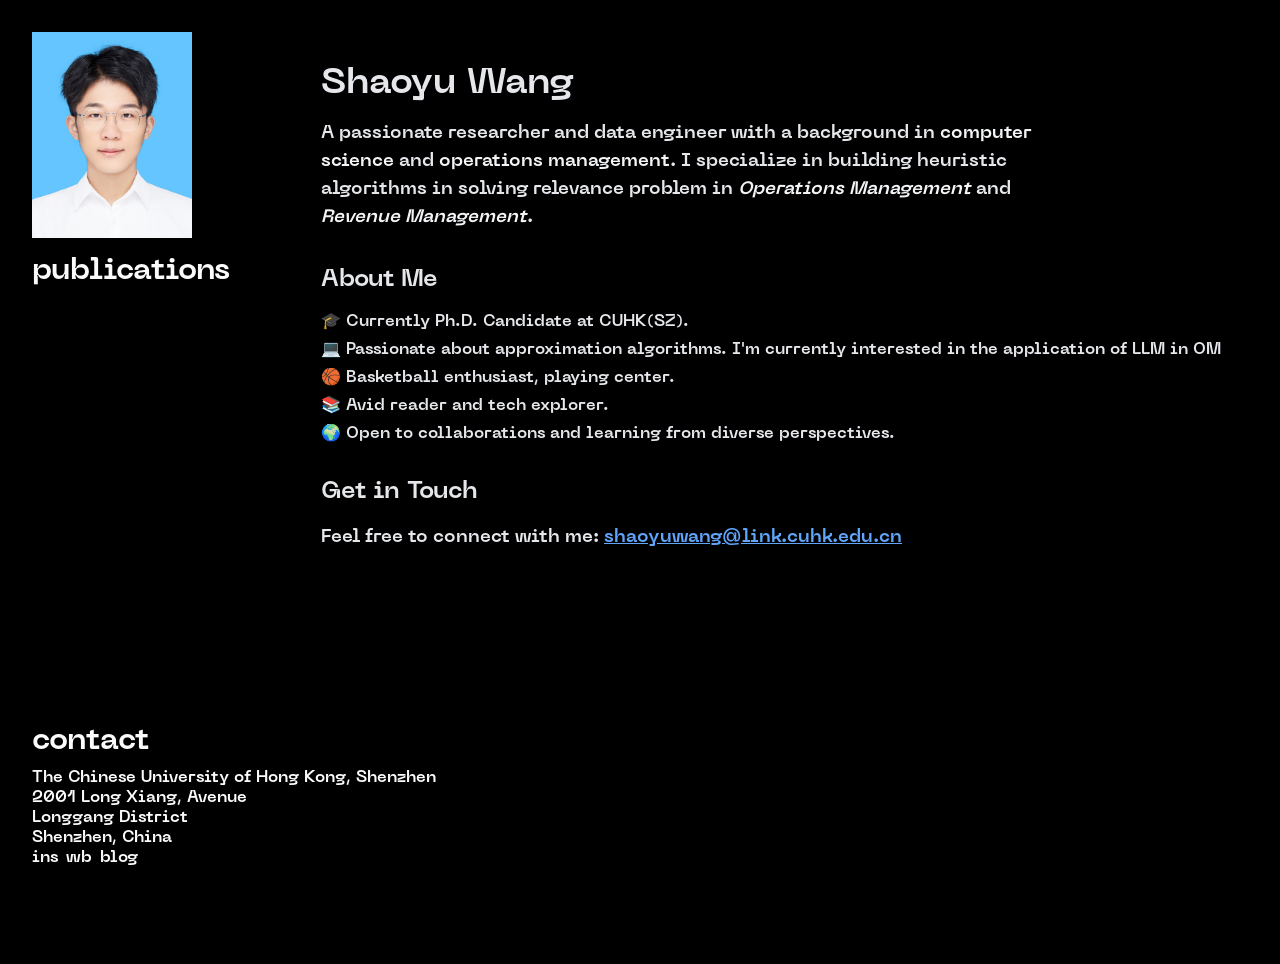
==== index.html @ cfd44cd6 "Updates" ====
<!DOCTYPE html><html  data-capo=""><head><meta charset="utf-8">
<meta name="viewport" content="width=device-width, initial-scale=1">
<style>/*! tailwindcss v3.4.4 | MIT License | https://tailwindcss.com*/*,:after,:before{border:0 solid #e5e7eb;box-sizing:border-box}:after,:before{--tw-content:""}:host,html{line-height:1.5;-webkit-text-size-adjust:100%;font-family:Neue Machina,sans-serif;font-feature-settings:normal;font-variation-settings:normal;-moz-tab-size:4;-o-tab-size:4;tab-size:4;-webkit-tap-highlight-color:transparent}body{line-height:inherit;margin:0}hr{border-top-width:1px;color:inherit;height:0}abbr:where([title]){-webkit-text-decoration:underline dotted;text-decoration:underline dotted}h1,h2,h3,h4,h5,h6{font-size:inherit;font-weight:inherit}a{color:inherit;text-decoration:inherit}b,strong{font-weight:bolder}code,kbd,pre,samp{font-family:ui-monospace,SFMono-Regular,Menlo,Monaco,Consolas,Liberation Mono,Courier New,monospace;font-feature-settings:normal;font-size:1em;font-variation-settings:normal}small{font-size:80%}sub,sup{font-size:75%;line-height:0;position:relative;vertical-align:baseline}sub{bottom:-.25em}sup{top:-.5em}table{border-collapse:collapse;border-color:inherit;text-indent:0}button,input,optgroup,select,textarea{color:inherit;font-family:inherit;font-feature-settings:inherit;font-size:100%;font-variation-settings:inherit;font-weight:inherit;letter-spacing:inherit;line-height:inherit;margin:0;padding:0}button,select{text-transform:none}button,input:where([type=button]),input:where([type=reset]),input:where([type=submit]){-webkit-appearance:button;background-color:transparent;background-image:none}:-moz-focusring{outline:auto}:-moz-ui-invalid{box-shadow:none}progress{vertical-align:baseline}::-webkit-inner-spin-button,::-webkit-outer-spin-button{height:auto}[type=search]{-webkit-appearance:textfield;outline-offset:-2px}::-webkit-search-decoration{-webkit-appearance:none}::-webkit-file-upload-button{-webkit-appearance:button;font:inherit}summary{display:list-item}blockquote,dd,dl,figure,h1,h2,h3,h4,h5,h6,hr,p,pre{margin:0}fieldset{margin:0}fieldset,legend{padding:0}menu,ol,ul{list-style:none;margin:0;padding:0}dialog{padding:0}textarea{resize:vertical}input::-moz-placeholder,textarea::-moz-placeholder{color:#9ca3af;opacity:1}input::placeholder,textarea::placeholder{color:#9ca3af;opacity:1}[role=button],button{cursor:pointer}:disabled{cursor:default}audio,canvas,embed,iframe,img,object,svg,video{display:block;vertical-align:middle}img,video{height:auto;max-width:100%}[hidden]{display:none}@font-face{font-display:swap;font-family:Neue Machina;font-feature-settings:"liga" 0;font-style:normal;font-weight:700;src:url(/_nuxt/NeueMachina-Bold.BFmmqbd3.woff2) format("woff2")}@font-face{font-display:block;font-family:Anicons Subset;font-style:normal;font-weight:400;src:url("[data-uri]") format("woff2")}body{-webkit-hyphens:auto;hyphens:auto;min-height:100vh;--tw-bg-opacity:1;background-color:rgb(0 0 0/var(--tw-bg-opacity));font-weight:700;line-height:1.25;--tw-text-opacity:1;color:rgb(251 251 251/var(--tw-text-opacity));cursor:url("[data-uri]") 12 12,auto;cursor:-webkit-image-set(url("[data-uri]") 1x,url("[data-uri]") 2x) 12 12,auto;cursor:image-set(url("[data-uri]") 1x,url("[data-uri]") 2x) 12 12,auto}body ::-moz-selection{--tw-bg-opacity:1;background-color:rgb(255 221 0/var(--tw-bg-opacity));--tw-text-opacity:1;color:rgb(0 0 0/var(--tw-text-opacity))}body ::selection{--tw-bg-opacity:1;background-color:rgb(255 221 0/var(--tw-bg-opacity));--tw-text-opacity:1;color:rgb(0 0 0/var(--tw-text-opacity))}a:hover,button:hover,input[type=submit]:hover{text-decoration-color:#fd0;text-decoration-line:line-through;text-decoration-thickness:.1em}input[type=submit]{cursor:pointer}abbr[title]{text-decoration-line:none}*,:after,:before{--tw-border-spacing-x:0;--tw-border-spacing-y:0;--tw-translate-x:0;--tw-translate-y:0;--tw-rotate:0;--tw-skew-x:0;--tw-skew-y:0;--tw-scale-x:1;--tw-scale-y:1;--tw-pan-x: ;--tw-pan-y: ;--tw-pinch-zoom: ;--tw-scroll-snap-strictness:proximity;--tw-gradient-from-position: ;--tw-gradient-via-position: ;--tw-gradient-to-position: ;--tw-ordinal: ;--tw-slashed-zero: ;--tw-numeric-figure: ;--tw-numeric-spacing: ;--tw-numeric-fraction: ;--tw-ring-inset: ;--tw-ring-offset-width:0px;--tw-ring-offset-color:#fff;--tw-ring-color:rgba(59,130,246,.5);--tw-ring-offset-shadow:0 0 #0000;--tw-ring-shadow:0 0 #0000;--tw-shadow:0 0 #0000;--tw-shadow-colored:0 0 #0000;--tw-blur: ;--tw-brightness: ;--tw-contrast: ;--tw-grayscale: ;--tw-hue-rotate: ;--tw-invert: ;--tw-saturate: ;--tw-sepia: ;--tw-drop-shadow: ;--tw-backdrop-blur: ;--tw-backdrop-brightness: ;--tw-backdrop-contrast: ;--tw-backdrop-grayscale: ;--tw-backdrop-hue-rotate: ;--tw-backdrop-invert: ;--tw-backdrop-opacity: ;--tw-backdrop-saturate: ;--tw-backdrop-sepia: ;--tw-contain-size: ;--tw-contain-layout: ;--tw-contain-paint: ;--tw-contain-style: }::backdrop{--tw-border-spacing-x:0;--tw-border-spacing-y:0;--tw-translate-x:0;--tw-translate-y:0;--tw-rotate:0;--tw-skew-x:0;--tw-skew-y:0;--tw-scale-x:1;--tw-scale-y:1;--tw-pan-x: ;--tw-pan-y: ;--tw-pinch-zoom: ;--tw-scroll-snap-strictness:proximity;--tw-gradient-from-position: ;--tw-gradient-via-position: ;--tw-gradient-to-position: ;--tw-ordinal: ;--tw-slashed-zero: ;--tw-numeric-figure: ;--tw-numeric-spacing: ;--tw-numeric-fraction: ;--tw-ring-inset: ;--tw-ring-offset-width:0px;--tw-ring-offset-color:#fff;--tw-ring-color:rgba(59,130,246,.5);--tw-ring-offset-shadow:0 0 #0000;--tw-ring-shadow:0 0 #0000;--tw-shadow:0 0 #0000;--tw-shadow-colored:0 0 #0000;--tw-blur: ;--tw-brightness: ;--tw-contrast: ;--tw-grayscale: ;--tw-hue-rotate: ;--tw-invert: ;--tw-saturate: ;--tw-sepia: ;--tw-drop-shadow: ;--tw-backdrop-blur: ;--tw-backdrop-brightness: ;--tw-backdrop-contrast: ;--tw-backdrop-grayscale: ;--tw-backdrop-hue-rotate: ;--tw-backdrop-invert: ;--tw-backdrop-opacity: ;--tw-backdrop-saturate: ;--tw-backdrop-sepia: ;--tw-contain-size: ;--tw-contain-layout: ;--tw-contain-paint: ;--tw-contain-style: }.absolute{position:absolute}.relative{position:relative}.sticky{position:sticky}.-left-\[5000px\]{left:-5000px}.bottom-12{bottom:3rem}.top-0{top:0}.z-10{z-index:10}.z-20{z-index:20}.mx-auto{margin-left:auto;margin-right:auto}.my-2{margin-bottom:.5rem;margin-top:.5rem}.-mb-1{margin-bottom:-.25rem}.mb-2{margin-bottom:.5rem}.mb-4{margin-bottom:1rem}.mb-8{margin-bottom:2rem}.ml-4{margin-left:1rem}.mt-1{margin-top:.25rem}.mt-4{margin-top:1rem}.mt-8{margin-top:2rem}.mt-\[10vh\]{margin-top:10vh}.block{display:block}.flex{display:flex}.grid{display:grid}.hidden{display:none}.h-32{height:8rem}.h-fit{height:-moz-fit-content;height:fit-content}.max-h-0{max-height:0}.max-h-4{max-height:1rem}.max-h-48{max-height:12rem}.min-h-\[max\(100vh\2c 320px\)\]{min-height:max(100vh,320px)}.min-h-\[max\(100vh\2c 480px\)\]{min-height:max(100vh,480px)}.min-h-\[max\(50vh\2c 200px\)\]{min-height:max(50vh,200px)}.min-h-screen{min-height:100vh}.w-10{width:2.5rem}.w-20{width:5rem}.w-32{width:8rem}.w-full{width:100%}.min-w-80{min-width:20rem}.max-w-3xl{max-width:48rem}.max-w-\[1800px\]{max-width:1800px}.max-w-xs{max-width:20rem}.flex-shrink-0{flex-shrink:0}.grow{flex-grow:1}.resize{resize:both}.list-disc{list-style-type:disc}.flex-col{flex-direction:column}.flex-col-reverse{flex-direction:column-reverse}.items-start{align-items:flex-start}.items-center{align-items:center}.justify-center{justify-content:center}.justify-between{justify-content:space-between}.justify-around{justify-content:space-around}.gap-1{gap:.25rem}.gap-16{gap:4rem}.gap-2{gap:.5rem}.gap-4{gap:1rem}.space-y-2>:not([hidden])~:not([hidden]){--tw-space-y-reverse:0;margin-bottom:calc(.5rem*var(--tw-space-y-reverse));margin-top:calc(.5rem*(1 - var(--tw-space-y-reverse)))}.overflow-hidden{overflow:hidden}.hyphens-none{-webkit-hyphens:none;hyphens:none}.border-b-2{border-bottom-width:2px}.border-primary{--tw-border-opacity:1;border-color:rgb(255 221 0/var(--tw-border-opacity))}.bg-black{--tw-bg-opacity:1;background-color:rgb(0 0 0/var(--tw-bg-opacity))}.bg-transparent{background-color:transparent}.object-cover{-o-object-fit:cover;object-fit:cover}.p-4{padding:1rem}.px-4{padding-left:1rem;padding-right:1rem}.py-4{padding-top:1rem}.pb-4,.py-4{padding-bottom:1rem}.pt-1{padding-top:.25rem}.pt-6{padding-top:1.5rem}.text-center{text-align:center}.font-anicons{font-family:Anicons Subset,sans-serif}.text-2xl{font-size:1.5rem;line-height:2rem}.text-2xl\/none{font-size:1.5rem;line-height:1}.text-3xl{font-size:1.875rem;line-height:2.25rem}.text-4xl{font-size:2.25rem;line-height:2.5rem}.text-lg{font-size:1.125rem}.text-lg,.text-xl{line-height:1.75rem}.text-xl{font-size:1.25rem}.text-xs{font-size:.75rem;line-height:1rem}.font-bold{font-weight:700}.font-normal{font-weight:400}.font-semibold{font-weight:600}.capitalize{text-transform:capitalize}.italic{font-style:italic}.not-italic{font-style:normal}.leading-7{line-height:1.75rem}.leading-none{line-height:1}.text-blue-400{--tw-text-opacity:1;color:rgb(96 165 250/var(--tw-text-opacity))}.text-fg\/50{color:hsla(0,0%,98%,.5)}.text-gray-100{--tw-text-opacity:1;color:rgb(243 244 246/var(--tw-text-opacity))}.text-gray-200{--tw-text-opacity:1;color:rgb(229 231 235/var(--tw-text-opacity))}.text-gray-400{--tw-text-opacity:1;color:rgb(156 163 175/var(--tw-text-opacity))}.text-primary{--tw-text-opacity:1;color:rgb(255 221 0/var(--tw-text-opacity))}.text-red-500{--tw-text-opacity:1;color:rgb(239 68 68/var(--tw-text-opacity))}.underline{text-decoration-line:underline}.placeholder-fg\/50::-moz-placeholder{color:hsla(0,0%,98%,.5)}.placeholder-fg\/50::placeholder{color:hsla(0,0%,98%,.5)}.opacity-0{opacity:0}.filter{filter:var(--tw-blur) var(--tw-brightness) var(--tw-contrast) var(--tw-grayscale) var(--tw-hue-rotate) var(--tw-invert) var(--tw-saturate) var(--tw-sepia) var(--tw-drop-shadow)}.transition-\[max-height\]{transition-duration:.15s;transition-property:max-height;transition-timing-function:cubic-bezier(.4,0,.2,1)}.transition-opacity{transition-duration:.15s;transition-property:opacity;transition-timing-function:cubic-bezier(.4,0,.2,1)}.duration-400{transition-duration:.4s}.duration-\[2s\]{transition-duration:2s}.vf-\[\'TIME\'_1\]{font-variation-settings:"TIME" 1}.clip-path-circle{clip-path:circle(50%)}.cjk-punct{font-family:PingFang SC,Microsoft YaHei,Source Han Sans SC,Noto Sans CJK SC,sans-serif;font-feature-settings:"fwid"}.before\:content-\[\'\*_\'\]:before{--tw-content:"* ";content:var(--tw-content)}.before\:content-\[\'A\'\]:before{--tw-content:"A";content:var(--tw-content)}.after\:content-\[\'\:\'\]:after{--tw-content:":";content:var(--tw-content)}.after\:content-\[\'\2197\'\]:after{--tw-content:"↗";content:var(--tw-content)}.last\:mb-0:last-child{margin-bottom:0}.hover\:no-underline:hover{text-decoration-line:none}.peer:-moz-placeholder-shown~.peer-placeholder-shown\:max-h-0{max-height:0}.peer:placeholder-shown~.peer-placeholder-shown\:max-h-0{max-height:0}.peer:valid~.peer-valid\:max-h-0{max-height:0}.peer:focus~.peer-focus\:max-h-0{max-height:0}.aria-expanded\:vf-\[\'TIME\'_100\][aria-expanded=true]{font-variation-settings:"TIME" 100}@media not all and (min-width:960px){.first\:\*\:max-md\:hidden>:first-child{display:none}}@media (min-width:576px){.sm\:absolute{position:absolute}.sm\:relative{position:relative}.sm\:bottom-0{bottom:0}.sm\:top-4{top:1rem}.sm\:z-10{z-index:10}.sm\:mb-0{margin-bottom:0}.sm\:mb-2{margin-bottom:.5rem}.sm\:mb-8{margin-bottom:2rem}.sm\:mb-\[--footer-height\]{margin-bottom:var(--footer-height)}.sm\:mt-4{margin-top:1rem}.sm\:\!block{display:block!important}.sm\:hidden{display:none}.sm\:h-full{height:100%}.sm\:w-40{width:10rem}.sm\:flex-row{flex-direction:row}.sm\:gap-16{gap:4rem}.sm\:gap-8{gap:2rem}.sm\:py-4{padding-bottom:1rem;padding-top:1rem}}@media (min-width:960px){.md\:sticky{position:sticky}.md\:top-4{top:1rem}.md\:hidden{display:none}.md\:w-1\/2{width:50%}.md\:min-w-64{min-width:16rem}.md\:shrink-0{flex-shrink:0}.md\:flex-row{flex-direction:row}.md\:gap-8{gap:2rem}}@media (min-width:1200px){.lg\:sticky{position:sticky}.lg\:bottom-16{bottom:4rem}.lg\:top-8{top:2rem}.lg\:grid-cols-2{grid-template-columns:repeat(2,minmax(0,1fr))}.lg\:p-8{padding:2rem}.lg\:px-8{padding-left:2rem;padding-right:2rem}.lg\:py-8{padding-bottom:2rem;padding-top:2rem}}@media(min-height:480px){.\[\@media\(min-height\:480px\)\]\:mb-0{margin-bottom:0}}@media (min-width:576px){@media(min-height:480px){.sm\:\[\@media\(min-height\:480px\)\]\:fixed{position:fixed}}}</style>
<style>.v-enter-from[data-v-8f4bd575],.v-leave-to[data-v-8f4bd575]{max-height:0}@media (min-width:576px){.v-enter-from[data-v-8f4bd575],.v-leave-to[data-v-8f4bd575]{max-height:12rem}}</style>
<style>.v-enter-active[data-v-11c2efb9],.v-leave-active[data-v-11c2efb9]{transition-duration:2s}.v-enter-from[data-v-11c2efb9],.v-leave-to[data-v-11c2efb9]{opacity:0}[data-v-11c2efb9] img{min-height:max(50vh,200px);-o-object-fit:cover;object-fit:cover}@media (min-width:576px){[data-v-11c2efb9] img{height:100%}}</style>
<style>.v-enter-from[data-v-fb42511c],.v-leave-to[data-v-fb42511c]{opacity:0}</style>
<link rel="stylesheet" href="/_nuxt/default.t4Nyn0lO.css">
<link rel="preload" as="fetch" crossorigin="anonymous" href="/_payload.json?708b987a-42c5-436d-8cbb-64bda8252c91">
<link rel="modulepreload" as="script" crossorigin href="/_nuxt/ChyoVXSW.js">
<link rel="modulepreload" as="script" crossorigin href="/_nuxt/BBQBgRFp.js">
<link rel="modulepreload" as="script" crossorigin href="/_nuxt/D5-3GgDD.js">
<link rel="modulepreload" as="script" crossorigin href="/_nuxt/GwZVnNQJ.js">
<link rel="prefetch" as="script" crossorigin href="/_nuxt/DFOVK_5k.js">
<link rel="prefetch" as="script" crossorigin href="/_nuxt/CMxo2dKV.js">
<link rel="prefetch" as="script" crossorigin href="/_nuxt/CAK8DtXe.js">
<link rel="prefetch" as="script" crossorigin href="/_nuxt/B3zzA42v.js">
<link rel="prefetch" as="image" type="image/jpeg" href="/_nuxt/id.BUYTnmXe.jpg">
<script type="module" src="/_nuxt/ChyoVXSW.js" crossorigin></script></head><body><div id="__nuxt"><div class="relative mx-auto flex min-h-[max(100vh,480px)] min-w-80 max-w-[1800px] flex-col px-4 sm:flex-row sm:gap-16 lg:px-8"><header class="sticky top-0 z-20 h-fit bg-black py-4 sm:z-10 lg:py-8 sm:mb-[--footer-height] [@media(min-height:480px)]:mb-0" style="--footer-height:0px;"><div class="flex items-center justify-between"><a aria-current="page" href="/" class="router-link-active router-link-exact-active block w-32 sm:w-40"><img src="/_nuxt/id.BUYTnmXe.jpg" alt="atelierAnchor"></a><button class="font-anicons text-4xl font-normal text-primary duration-400 vf-[&#39;TIME&#39;_1] before:content-[&#39;A&#39;] hover:no-underline aria-expanded:vf-[&#39;TIME&#39;_100] sm:hidden" aria-label="Toggle navigation" aria-expanded="false"></button></div><nav style="display:none;" class="absolute max-h-48 w-full overflow-hidden bg-black transition-[max-height] duration-400 sm:relative sm:!block" data-v-8f4bd575><ul class="my-2 sm:mb-0 sm:mt-4" data-v-8f4bd575><!--[--><li class="text-3xl" data-v-8f4bd575><a href="/publications" class="" data-v-8f4bd575>publications</a></li><!--]--></ul></nav></header><main class="relative w-full grow sm:py-4 lg:py-8"><!--[--><div class="relative min-h-screen bg-black text-gray-200 flex items-center justify-center" data-v-11c2efb9><!--[--><p class="text-center text-gray-400" data-v-11c2efb9>Loading content…</p><!--]--></div><!--]--></main><footer class="relative z-10 pb-4 pt-6 sm:absolute sm:bottom-0 lg:py-8 sm:[@media(min-height:480px)]:fixed"><div class="transition-opacity"><h2 class="mb-2 text-3xl">contact</h2><address class="not-italic"> The Chinese University of Hong Kong, Shenzhen<br> 2001 Long Xiang, Avenue<br> Longgang District<br> Shenzhen, China<br></address></div><div style="display:none;" class="absolute bottom-12 transition-opacity lg:bottom-16" id="QrCode" data-v-fb42511c><img src="[data-uri]" alt="atelierAnchor" width="128" height="128" class="h-32 w-32" data-v-fb42511c></div><ul class="flex gap-2"><!--[--><li><a href="https://www.instagram.com/windsky_wang" rel="noopener noreferrer" target="_blank" title="Instagram" data-umami-event="Social Media" data-umami-event-content="Social Media: Instagram">ins</a></li><li><a href="https://m.weibo.cn/u/6476136828" rel="noopener noreferrer" target="_blank" title="Weibo" data-umami-event="Social Media" data-umami-event-content="Social Media: Weibo">wb</a></li><li><a href="https://www.vvindsky.xyz" rel="noopener noreferrer" target="_blank" title="Personal Blog" data-umami-event="Social Media" data-umami-event-content="Social Media: Personal Blog">blog</a></li><!--]--><li></li></ul></footer></div></div><div id="teleports"></div><script type="application/json" id="__NUXT_DATA__" data-ssr="true" data-src="/_payload.json?708b987a-42c5-436d-8cbb-64bda8252c91">[{"state":1,"once":3,"_errors":4,"serverRendered":6,"path":7,"prerenderedAt":8},["Reactive",2],{},["Set"],["ShallowReactive",5],{},true,"/",1736745073419]</script>
<script>window.__NUXT__={};window.__NUXT__.config={public:{umamiHost:"",umamiId:""},app:{baseURL:"/",buildId:"708b987a-42c5-436d-8cbb-64bda8252c91",buildAssetsDir:"/_nuxt/",cdnURL:""}}</script></body></html>
---- _nuxt/default.t4Nyn0lO.css ----
.v-enter-from[data-v-8f4bd575],.v-leave-to[data-v-8f4bd575]{max-height:0}@media (min-width:576px){.v-enter-from[data-v-8f4bd575],.v-leave-to[data-v-8f4bd575]{max-height:12rem}}.v-enter-from[data-v-fb42511c],.v-leave-to[data-v-fb42511c]{opacity:0}
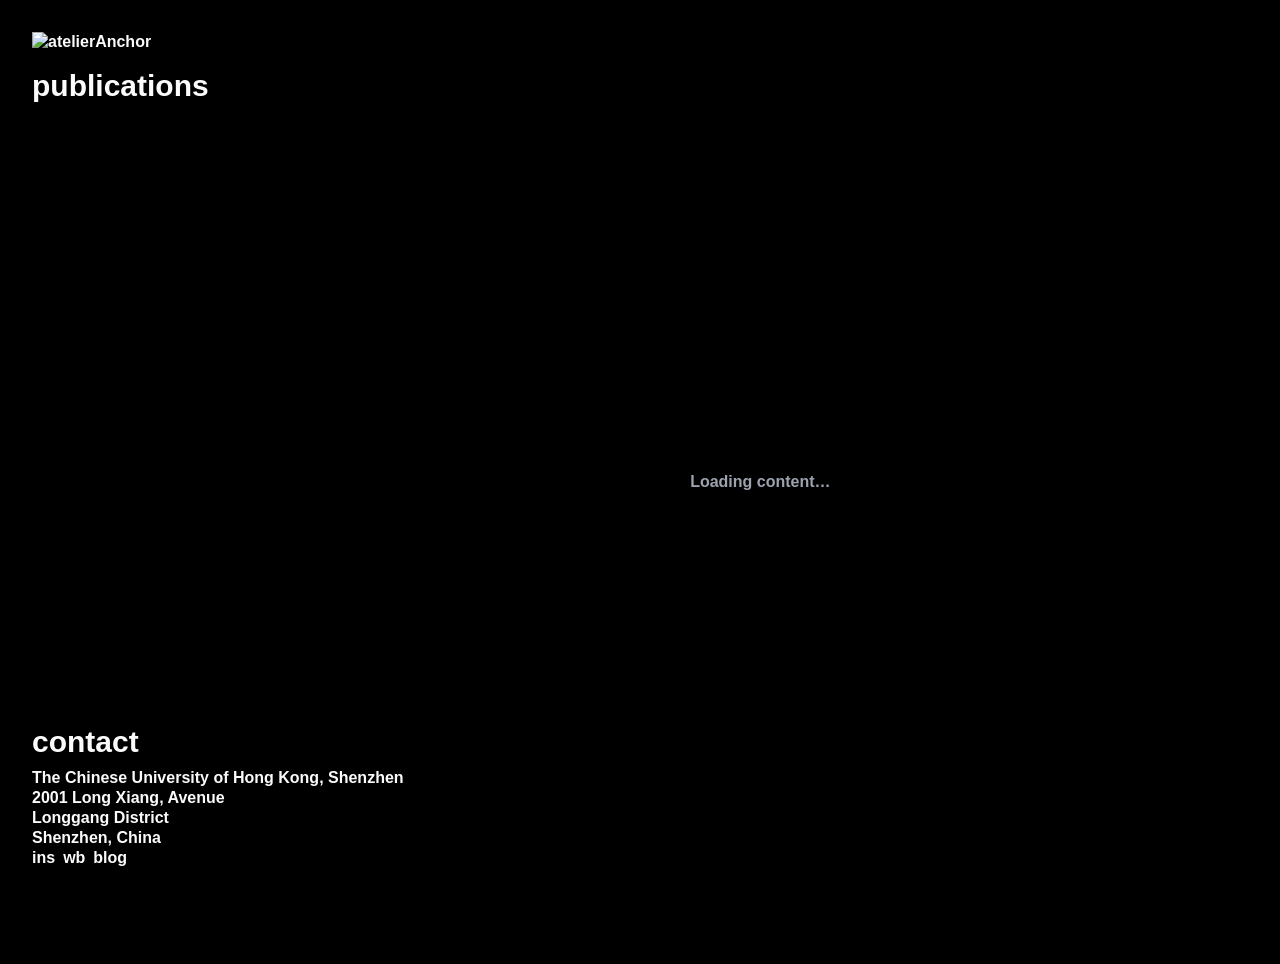
==== commit 9094694c: "Updates" ====
--- a/index.html
+++ b/index.html
@@ -1,19 +1,19 @@
 <!DOCTYPE html><html  data-capo=""><head><meta charset="utf-8">
 <meta name="viewport" content="width=device-width, initial-scale=1">
-<style>/*! tailwindcss v3.4.4 | MIT License | https://tailwindcss.com*/*,:after,:before{border:0 solid #e5e7eb;box-sizing:border-box}:after,:before{--tw-content:""}:host,html{line-height:1.5;-webkit-text-size-adjust:100%;font-family:Neue Machina,sans-serif;font-feature-settings:normal;font-variation-settings:normal;-moz-tab-size:4;-o-tab-size:4;tab-size:4;-webkit-tap-highlight-color:transparent}body{line-height:inherit;margin:0}hr{border-top-width:1px;color:inherit;height:0}abbr:where([title]){-webkit-text-decoration:underline dotted;text-decoration:underline dotted}h1,h2,h3,h4,h5,h6{font-size:inherit;font-weight:inherit}a{color:inherit;text-decoration:inherit}b,strong{font-weight:bolder}code,kbd,pre,samp{font-family:ui-monospace,SFMono-Regular,Menlo,Monaco,Consolas,Liberation Mono,Courier New,monospace;font-feature-settings:normal;font-size:1em;font-variation-settings:normal}small{font-size:80%}sub,sup{font-size:75%;line-height:0;position:relative;vertical-align:baseline}sub{bottom:-.25em}sup{top:-.5em}table{border-collapse:collapse;border-color:inherit;text-indent:0}button,input,optgroup,select,textarea{color:inherit;font-family:inherit;font-feature-settings:inherit;font-size:100%;font-variation-settings:inherit;font-weight:inherit;letter-spacing:inherit;line-height:inherit;margin:0;padding:0}button,select{text-transform:none}button,input:where([type=button]),input:where([type=reset]),input:where([type=submit]){-webkit-appearance:button;background-color:transparent;background-image:none}:-moz-focusring{outline:auto}:-moz-ui-invalid{box-shadow:none}progress{vertical-align:baseline}::-webkit-inner-spin-button,::-webkit-outer-spin-button{height:auto}[type=search]{-webkit-appearance:textfield;outline-offset:-2px}::-webkit-search-decoration{-webkit-appearance:none}::-webkit-file-upload-button{-webkit-appearance:button;font:inherit}summary{display:list-item}blockquote,dd,dl,figure,h1,h2,h3,h4,h5,h6,hr,p,pre{margin:0}fieldset{margin:0}fieldset,legend{padding:0}menu,ol,ul{list-style:none;margin:0;padding:0}dialog{padding:0}textarea{resize:vertical}input::-moz-placeholder,textarea::-moz-placeholder{color:#9ca3af;opacity:1}input::placeholder,textarea::placeholder{color:#9ca3af;opacity:1}[role=button],button{cursor:pointer}:disabled{cursor:default}audio,canvas,embed,iframe,img,object,svg,video{display:block;vertical-align:middle}img,video{height:auto;max-width:100%}[hidden]{display:none}@font-face{font-display:swap;font-family:Neue Machina;font-feature-settings:"liga" 0;font-style:normal;font-weight:700;src:url(/_nuxt/NeueMachina-Bold.BFmmqbd3.woff2) format("woff2")}@font-face{font-display:block;font-family:Anicons Subset;font-style:normal;font-weight:400;src:url("[data-uri]") format("woff2")}body{-webkit-hyphens:auto;hyphens:auto;min-height:100vh;--tw-bg-opacity:1;background-color:rgb(0 0 0/var(--tw-bg-opacity));font-weight:700;line-height:1.25;--tw-text-opacity:1;color:rgb(251 251 251/var(--tw-text-opacity));cursor:url("[data-uri]") 12 12,auto;cursor:-webkit-image-set(url("[data-uri]") 1x,url("[data-uri]") 2x) 12 12,auto;cursor:image-set(url("[data-uri]") 1x,url("[data-uri]") 2x) 12 12,auto}body ::-moz-selection{--tw-bg-opacity:1;background-color:rgb(255 221 0/var(--tw-bg-opacity));--tw-text-opacity:1;color:rgb(0 0 0/var(--tw-text-opacity))}body ::selection{--tw-bg-opacity:1;background-color:rgb(255 221 0/var(--tw-bg-opacity));--tw-text-opacity:1;color:rgb(0 0 0/var(--tw-text-opacity))}a:hover,button:hover,input[type=submit]:hover{text-decoration-color:#fd0;text-decoration-line:line-through;text-decoration-thickness:.1em}input[type=submit]{cursor:pointer}abbr[title]{text-decoration-line:none}*,:after,:before{--tw-border-spacing-x:0;--tw-border-spacing-y:0;--tw-translate-x:0;--tw-translate-y:0;--tw-rotate:0;--tw-skew-x:0;--tw-skew-y:0;--tw-scale-x:1;--tw-scale-y:1;--tw-pan-x: ;--tw-pan-y: ;--tw-pinch-zoom: ;--tw-scroll-snap-strictness:proximity;--tw-gradient-from-position: ;--tw-gradient-via-position: ;--tw-gradient-to-position: ;--tw-ordinal: ;--tw-slashed-zero: ;--tw-numeric-figure: ;--tw-numeric-spacing: ;--tw-numeric-fraction: ;--tw-ring-inset: ;--tw-ring-offset-width:0px;--tw-ring-offset-color:#fff;--tw-ring-color:rgba(59,130,246,.5);--tw-ring-offset-shadow:0 0 #0000;--tw-ring-shadow:0 0 #0000;--tw-shadow:0 0 #0000;--tw-shadow-colored:0 0 #0000;--tw-blur: ;--tw-brightness: ;--tw-contrast: ;--tw-grayscale: ;--tw-hue-rotate: ;--tw-invert: ;--tw-saturate: ;--tw-sepia: ;--tw-drop-shadow: ;--tw-backdrop-blur: ;--tw-backdrop-brightness: ;--tw-backdrop-contrast: ;--tw-backdrop-grayscale: ;--tw-backdrop-hue-rotate: ;--tw-backdrop-invert: ;--tw-backdrop-opacity: ;--tw-backdrop-saturate: ;--tw-backdrop-sepia: ;--tw-contain-size: ;--tw-contain-layout: ;--tw-contain-paint: ;--tw-contain-style: }::backdrop{--tw-border-spacing-x:0;--tw-border-spacing-y:0;--tw-translate-x:0;--tw-translate-y:0;--tw-rotate:0;--tw-skew-x:0;--tw-skew-y:0;--tw-scale-x:1;--tw-scale-y:1;--tw-pan-x: ;--tw-pan-y: ;--tw-pinch-zoom: ;--tw-scroll-snap-strictness:proximity;--tw-gradient-from-position: ;--tw-gradient-via-position: ;--tw-gradient-to-position: ;--tw-ordinal: ;--tw-slashed-zero: ;--tw-numeric-figure: ;--tw-numeric-spacing: ;--tw-numeric-fraction: ;--tw-ring-inset: ;--tw-ring-offset-width:0px;--tw-ring-offset-color:#fff;--tw-ring-color:rgba(59,130,246,.5);--tw-ring-offset-shadow:0 0 #0000;--tw-ring-shadow:0 0 #0000;--tw-shadow:0 0 #0000;--tw-shadow-colored:0 0 #0000;--tw-blur: ;--tw-brightness: ;--tw-contrast: ;--tw-grayscale: ;--tw-hue-rotate: ;--tw-invert: ;--tw-saturate: ;--tw-sepia: ;--tw-drop-shadow: ;--tw-backdrop-blur: ;--tw-backdrop-brightness: ;--tw-backdrop-contrast: ;--tw-backdrop-grayscale: ;--tw-backdrop-hue-rotate: ;--tw-backdrop-invert: ;--tw-backdrop-opacity: ;--tw-backdrop-saturate: ;--tw-backdrop-sepia: ;--tw-contain-size: ;--tw-contain-layout: ;--tw-contain-paint: ;--tw-contain-style: }.absolute{position:absolute}.relative{position:relative}.sticky{position:sticky}.-left-\[5000px\]{left:-5000px}.bottom-12{bottom:3rem}.top-0{top:0}.z-10{z-index:10}.z-20{z-index:20}.mx-auto{margin-left:auto;margin-right:auto}.my-2{margin-bottom:.5rem;margin-top:.5rem}.-mb-1{margin-bottom:-.25rem}.mb-2{margin-bottom:.5rem}.mb-4{margin-bottom:1rem}.mb-8{margin-bottom:2rem}.ml-4{margin-left:1rem}.mt-1{margin-top:.25rem}.mt-4{margin-top:1rem}.mt-8{margin-top:2rem}.mt-\[10vh\]{margin-top:10vh}.block{display:block}.flex{display:flex}.grid{display:grid}.hidden{display:none}.h-32{height:8rem}.h-fit{height:-moz-fit-content;height:fit-content}.max-h-0{max-height:0}.max-h-4{max-height:1rem}.max-h-48{max-height:12rem}.min-h-\[max\(100vh\2c 320px\)\]{min-height:max(100vh,320px)}.min-h-\[max\(100vh\2c 480px\)\]{min-height:max(100vh,480px)}.min-h-\[max\(50vh\2c 200px\)\]{min-height:max(50vh,200px)}.min-h-screen{min-height:100vh}.w-10{width:2.5rem}.w-20{width:5rem}.w-32{width:8rem}.w-full{width:100%}.min-w-80{min-width:20rem}.max-w-3xl{max-width:48rem}.max-w-\[1800px\]{max-width:1800px}.max-w-xs{max-width:20rem}.flex-shrink-0{flex-shrink:0}.grow{flex-grow:1}.resize{resize:both}.list-disc{list-style-type:disc}.flex-col{flex-direction:column}.flex-col-reverse{flex-direction:column-reverse}.items-start{align-items:flex-start}.items-center{align-items:center}.justify-center{justify-content:center}.justify-between{justify-content:space-between}.justify-around{justify-content:space-around}.gap-1{gap:.25rem}.gap-16{gap:4rem}.gap-2{gap:.5rem}.gap-4{gap:1rem}.space-y-2>:not([hidden])~:not([hidden]){--tw-space-y-reverse:0;margin-bottom:calc(.5rem*var(--tw-space-y-reverse));margin-top:calc(.5rem*(1 - var(--tw-space-y-reverse)))}.overflow-hidden{overflow:hidden}.hyphens-none{-webkit-hyphens:none;hyphens:none}.border-b-2{border-bottom-width:2px}.border-primary{--tw-border-opacity:1;border-color:rgb(255 221 0/var(--tw-border-opacity))}.bg-black{--tw-bg-opacity:1;background-color:rgb(0 0 0/var(--tw-bg-opacity))}.bg-transparent{background-color:transparent}.object-cover{-o-object-fit:cover;object-fit:cover}.p-4{padding:1rem}.px-4{padding-left:1rem;padding-right:1rem}.py-4{padding-top:1rem}.pb-4,.py-4{padding-bottom:1rem}.pt-1{padding-top:.25rem}.pt-6{padding-top:1.5rem}.text-center{text-align:center}.font-anicons{font-family:Anicons Subset,sans-serif}.text-2xl{font-size:1.5rem;line-height:2rem}.text-2xl\/none{font-size:1.5rem;line-height:1}.text-3xl{font-size:1.875rem;line-height:2.25rem}.text-4xl{font-size:2.25rem;line-height:2.5rem}.text-lg{font-size:1.125rem}.text-lg,.text-xl{line-height:1.75rem}.text-xl{font-size:1.25rem}.text-xs{font-size:.75rem;line-height:1rem}.font-bold{font-weight:700}.font-normal{font-weight:400}.font-semibold{font-weight:600}.capitalize{text-transform:capitalize}.italic{font-style:italic}.not-italic{font-style:normal}.leading-7{line-height:1.75rem}.leading-none{line-height:1}.text-blue-400{--tw-text-opacity:1;color:rgb(96 165 250/var(--tw-text-opacity))}.text-fg\/50{color:hsla(0,0%,98%,.5)}.text-gray-100{--tw-text-opacity:1;color:rgb(243 244 246/var(--tw-text-opacity))}.text-gray-200{--tw-text-opacity:1;color:rgb(229 231 235/var(--tw-text-opacity))}.text-gray-400{--tw-text-opacity:1;color:rgb(156 163 175/var(--tw-text-opacity))}.text-primary{--tw-text-opacity:1;color:rgb(255 221 0/var(--tw-text-opacity))}.text-red-500{--tw-text-opacity:1;color:rgb(239 68 68/var(--tw-text-opacity))}.underline{text-decoration-line:underline}.placeholder-fg\/50::-moz-placeholder{color:hsla(0,0%,98%,.5)}.placeholder-fg\/50::placeholder{color:hsla(0,0%,98%,.5)}.opacity-0{opacity:0}.filter{filter:var(--tw-blur) var(--tw-brightness) var(--tw-contrast) var(--tw-grayscale) var(--tw-hue-rotate) var(--tw-invert) var(--tw-saturate) var(--tw-sepia) var(--tw-drop-shadow)}.transition-\[max-height\]{transition-duration:.15s;transition-property:max-height;transition-timing-function:cubic-bezier(.4,0,.2,1)}.transition-opacity{transition-duration:.15s;transition-property:opacity;transition-timing-function:cubic-bezier(.4,0,.2,1)}.duration-400{transition-duration:.4s}.duration-\[2s\]{transition-duration:2s}.vf-\[\'TIME\'_1\]{font-variation-settings:"TIME" 1}.clip-path-circle{clip-path:circle(50%)}.cjk-punct{font-family:PingFang SC,Microsoft YaHei,Source Han Sans SC,Noto Sans CJK SC,sans-serif;font-feature-settings:"fwid"}.before\:content-\[\'\*_\'\]:before{--tw-content:"* ";content:var(--tw-content)}.before\:content-\[\'A\'\]:before{--tw-content:"A";content:var(--tw-content)}.after\:content-\[\'\:\'\]:after{--tw-content:":";content:var(--tw-content)}.after\:content-\[\'\2197\'\]:after{--tw-content:"↗";content:var(--tw-content)}.last\:mb-0:last-child{margin-bottom:0}.hover\:no-underline:hover{text-decoration-line:none}.peer:-moz-placeholder-shown~.peer-placeholder-shown\:max-h-0{max-height:0}.peer:placeholder-shown~.peer-placeholder-shown\:max-h-0{max-height:0}.peer:valid~.peer-valid\:max-h-0{max-height:0}.peer:focus~.peer-focus\:max-h-0{max-height:0}.aria-expanded\:vf-\[\'TIME\'_100\][aria-expanded=true]{font-variation-settings:"TIME" 100}@media not all and (min-width:960px){.first\:\*\:max-md\:hidden>:first-child{display:none}}@media (min-width:576px){.sm\:absolute{position:absolute}.sm\:relative{position:relative}.sm\:bottom-0{bottom:0}.sm\:top-4{top:1rem}.sm\:z-10{z-index:10}.sm\:mb-0{margin-bottom:0}.sm\:mb-2{margin-bottom:.5rem}.sm\:mb-8{margin-bottom:2rem}.sm\:mb-\[--footer-height\]{margin-bottom:var(--footer-height)}.sm\:mt-4{margin-top:1rem}.sm\:\!block{display:block!important}.sm\:hidden{display:none}.sm\:h-full{height:100%}.sm\:w-40{width:10rem}.sm\:flex-row{flex-direction:row}.sm\:gap-16{gap:4rem}.sm\:gap-8{gap:2rem}.sm\:py-4{padding-bottom:1rem;padding-top:1rem}}@media (min-width:960px){.md\:sticky{position:sticky}.md\:top-4{top:1rem}.md\:hidden{display:none}.md\:w-1\/2{width:50%}.md\:min-w-64{min-width:16rem}.md\:shrink-0{flex-shrink:0}.md\:flex-row{flex-direction:row}.md\:gap-8{gap:2rem}}@media (min-width:1200px){.lg\:sticky{position:sticky}.lg\:bottom-16{bottom:4rem}.lg\:top-8{top:2rem}.lg\:grid-cols-2{grid-template-columns:repeat(2,minmax(0,1fr))}.lg\:p-8{padding:2rem}.lg\:px-8{padding-left:2rem;padding-right:2rem}.lg\:py-8{padding-bottom:2rem;padding-top:2rem}}@media(min-height:480px){.\[\@media\(min-height\:480px\)\]\:mb-0{margin-bottom:0}}@media (min-width:576px){@media(min-height:480px){.sm\:\[\@media\(min-height\:480px\)\]\:fixed{position:fixed}}}</style>
+<style>/*! tailwindcss v3.4.4 | MIT License | https://tailwindcss.com*/*,:after,:before{border:0 solid #e5e7eb;box-sizing:border-box}:after,:before{--tw-content:""}:host,html{line-height:1.5;-webkit-text-size-adjust:100%;font-family:Neue Machina,sans-serif;font-feature-settings:normal;font-variation-settings:normal;-moz-tab-size:4;-o-tab-size:4;tab-size:4;-webkit-tap-highlight-color:transparent}body{line-height:inherit;margin:0}hr{border-top-width:1px;color:inherit;height:0}abbr:where([title]){-webkit-text-decoration:underline dotted;text-decoration:underline dotted}h1,h2,h3,h4,h5,h6{font-size:inherit;font-weight:inherit}a{color:inherit;text-decoration:inherit}b,strong{font-weight:bolder}code,kbd,pre,samp{font-family:ui-monospace,SFMono-Regular,Menlo,Monaco,Consolas,Liberation Mono,Courier New,monospace;font-feature-settings:normal;font-size:1em;font-variation-settings:normal}small{font-size:80%}sub,sup{font-size:75%;line-height:0;position:relative;vertical-align:baseline}sub{bottom:-.25em}sup{top:-.5em}table{border-collapse:collapse;border-color:inherit;text-indent:0}button,input,optgroup,select,textarea{color:inherit;font-family:inherit;font-feature-settings:inherit;font-size:100%;font-variation-settings:inherit;font-weight:inherit;letter-spacing:inherit;line-height:inherit;margin:0;padding:0}button,select{text-transform:none}button,input:where([type=button]),input:where([type=reset]),input:where([type=submit]){-webkit-appearance:button;background-color:transparent;background-image:none}:-moz-focusring{outline:auto}:-moz-ui-invalid{box-shadow:none}progress{vertical-align:baseline}::-webkit-inner-spin-button,::-webkit-outer-spin-button{height:auto}[type=search]{-webkit-appearance:textfield;outline-offset:-2px}::-webkit-search-decoration{-webkit-appearance:none}::-webkit-file-upload-button{-webkit-appearance:button;font:inherit}summary{display:list-item}blockquote,dd,dl,figure,h1,h2,h3,h4,h5,h6,hr,p,pre{margin:0}fieldset{margin:0}fieldset,legend{padding:0}menu,ol,ul{list-style:none;margin:0;padding:0}dialog{padding:0}textarea{resize:vertical}input::-moz-placeholder,textarea::-moz-placeholder{color:#9ca3af;opacity:1}input::placeholder,textarea::placeholder{color:#9ca3af;opacity:1}[role=button],button{cursor:pointer}:disabled{cursor:default}audio,canvas,embed,iframe,img,object,svg,video{display:block;vertical-align:middle}img,video{height:auto;max-width:100%}[hidden]{display:none}@font-face{font-display:swap;font-family:Neue Machina;font-feature-settings:"liga" 0;font-style:normal;font-weight:700;src:url(/vue_project/_nuxt/NeueMachina-Bold.BFmmqbd3.woff2) format("woff2")}@font-face{font-display:block;font-family:Anicons Subset;font-style:normal;font-weight:400;src:url("[data-uri]") format("woff2")}body{-webkit-hyphens:auto;hyphens:auto;min-height:100vh;--tw-bg-opacity:1;background-color:rgb(0 0 0/var(--tw-bg-opacity));font-weight:700;line-height:1.25;--tw-text-opacity:1;color:rgb(251 251 251/var(--tw-text-opacity));cursor:url("[data-uri]") 12 12,auto;cursor:-webkit-image-set(url("[data-uri]") 1x,url("[data-uri]") 2x) 12 12,auto;cursor:image-set(url("[data-uri]") 1x,url("[data-uri]") 2x) 12 12,auto}body ::-moz-selection{--tw-bg-opacity:1;background-color:rgb(255 221 0/var(--tw-bg-opacity));--tw-text-opacity:1;color:rgb(0 0 0/var(--tw-text-opacity))}body ::selection{--tw-bg-opacity:1;background-color:rgb(255 221 0/var(--tw-bg-opacity));--tw-text-opacity:1;color:rgb(0 0 0/var(--tw-text-opacity))}a:hover,button:hover,input[type=submit]:hover{text-decoration-color:#fd0;text-decoration-line:line-through;text-decoration-thickness:.1em}input[type=submit]{cursor:pointer}abbr[title]{text-decoration-line:none}*,:after,:before{--tw-border-spacing-x:0;--tw-border-spacing-y:0;--tw-translate-x:0;--tw-translate-y:0;--tw-rotate:0;--tw-skew-x:0;--tw-skew-y:0;--tw-scale-x:1;--tw-scale-y:1;--tw-pan-x: ;--tw-pan-y: ;--tw-pinch-zoom: ;--tw-scroll-snap-strictness:proximity;--tw-gradient-from-position: ;--tw-gradient-via-position: ;--tw-gradient-to-position: ;--tw-ordinal: ;--tw-slashed-zero: ;--tw-numeric-figure: ;--tw-numeric-spacing: ;--tw-numeric-fraction: ;--tw-ring-inset: ;--tw-ring-offset-width:0px;--tw-ring-offset-color:#fff;--tw-ring-color:rgba(59,130,246,.5);--tw-ring-offset-shadow:0 0 #0000;--tw-ring-shadow:0 0 #0000;--tw-shadow:0 0 #0000;--tw-shadow-colored:0 0 #0000;--tw-blur: ;--tw-brightness: ;--tw-contrast: ;--tw-grayscale: ;--tw-hue-rotate: ;--tw-invert: ;--tw-saturate: ;--tw-sepia: ;--tw-drop-shadow: ;--tw-backdrop-blur: ;--tw-backdrop-brightness: ;--tw-backdrop-contrast: ;--tw-backdrop-grayscale: ;--tw-backdrop-hue-rotate: ;--tw-backdrop-invert: ;--tw-backdrop-opacity: ;--tw-backdrop-saturate: ;--tw-backdrop-sepia: ;--tw-contain-size: ;--tw-contain-layout: ;--tw-contain-paint: ;--tw-contain-style: }::backdrop{--tw-border-spacing-x:0;--tw-border-spacing-y:0;--tw-translate-x:0;--tw-translate-y:0;--tw-rotate:0;--tw-skew-x:0;--tw-skew-y:0;--tw-scale-x:1;--tw-scale-y:1;--tw-pan-x: ;--tw-pan-y: ;--tw-pinch-zoom: ;--tw-scroll-snap-strictness:proximity;--tw-gradient-from-position: ;--tw-gradient-via-position: ;--tw-gradient-to-position: ;--tw-ordinal: ;--tw-slashed-zero: ;--tw-numeric-figure: ;--tw-numeric-spacing: ;--tw-numeric-fraction: ;--tw-ring-inset: ;--tw-ring-offset-width:0px;--tw-ring-offset-color:#fff;--tw-ring-color:rgba(59,130,246,.5);--tw-ring-offset-shadow:0 0 #0000;--tw-ring-shadow:0 0 #0000;--tw-shadow:0 0 #0000;--tw-shadow-colored:0 0 #0000;--tw-blur: ;--tw-brightness: ;--tw-contrast: ;--tw-grayscale: ;--tw-hue-rotate: ;--tw-invert: ;--tw-saturate: ;--tw-sepia: ;--tw-drop-shadow: ;--tw-backdrop-blur: ;--tw-backdrop-brightness: ;--tw-backdrop-contrast: ;--tw-backdrop-grayscale: ;--tw-backdrop-hue-rotate: ;--tw-backdrop-invert: ;--tw-backdrop-opacity: ;--tw-backdrop-saturate: ;--tw-backdrop-sepia: ;--tw-contain-size: ;--tw-contain-layout: ;--tw-contain-paint: ;--tw-contain-style: }.absolute{position:absolute}.relative{position:relative}.sticky{position:sticky}.-left-\[5000px\]{left:-5000px}.bottom-12{bottom:3rem}.top-0{top:0}.z-10{z-index:10}.z-20{z-index:20}.mx-auto{margin-left:auto;margin-right:auto}.my-2{margin-bottom:.5rem;margin-top:.5rem}.-mb-1{margin-bottom:-.25rem}.mb-2{margin-bottom:.5rem}.mb-4{margin-bottom:1rem}.mb-8{margin-bottom:2rem}.ml-4{margin-left:1rem}.mt-1{margin-top:.25rem}.mt-4{margin-top:1rem}.mt-8{margin-top:2rem}.mt-\[10vh\]{margin-top:10vh}.block{display:block}.flex{display:flex}.grid{display:grid}.hidden{display:none}.h-32{height:8rem}.h-fit{height:-moz-fit-content;height:fit-content}.max-h-0{max-height:0}.max-h-4{max-height:1rem}.max-h-48{max-height:12rem}.min-h-\[max\(100vh\2c 320px\)\]{min-height:max(100vh,320px)}.min-h-\[max\(100vh\2c 480px\)\]{min-height:max(100vh,480px)}.min-h-\[max\(50vh\2c 200px\)\]{min-height:max(50vh,200px)}.min-h-screen{min-height:100vh}.w-10{width:2.5rem}.w-20{width:5rem}.w-32{width:8rem}.w-full{width:100%}.min-w-80{min-width:20rem}.max-w-3xl{max-width:48rem}.max-w-\[1800px\]{max-width:1800px}.max-w-xs{max-width:20rem}.flex-shrink-0{flex-shrink:0}.grow{flex-grow:1}.resize{resize:both}.list-disc{list-style-type:disc}.flex-col{flex-direction:column}.flex-col-reverse{flex-direction:column-reverse}.items-start{align-items:flex-start}.items-center{align-items:center}.justify-center{justify-content:center}.justify-between{justify-content:space-between}.justify-around{justify-content:space-around}.gap-1{gap:.25rem}.gap-16{gap:4rem}.gap-2{gap:.5rem}.gap-4{gap:1rem}.space-y-2>:not([hidden])~:not([hidden]){--tw-space-y-reverse:0;margin-bottom:calc(.5rem*var(--tw-space-y-reverse));margin-top:calc(.5rem*(1 - var(--tw-space-y-reverse)))}.overflow-hidden{overflow:hidden}.hyphens-none{-webkit-hyphens:none;hyphens:none}.border-b-2{border-bottom-width:2px}.border-primary{--tw-border-opacity:1;border-color:rgb(255 221 0/var(--tw-border-opacity))}.bg-black{--tw-bg-opacity:1;background-color:rgb(0 0 0/var(--tw-bg-opacity))}.bg-transparent{background-color:transparent}.object-cover{-o-object-fit:cover;object-fit:cover}.p-4{padding:1rem}.px-4{padding-left:1rem;padding-right:1rem}.py-4{padding-top:1rem}.pb-4,.py-4{padding-bottom:1rem}.pt-1{padding-top:.25rem}.pt-6{padding-top:1.5rem}.text-center{text-align:center}.font-anicons{font-family:Anicons Subset,sans-serif}.text-2xl{font-size:1.5rem;line-height:2rem}.text-2xl\/none{font-size:1.5rem;line-height:1}.text-3xl{font-size:1.875rem;line-height:2.25rem}.text-4xl{font-size:2.25rem;line-height:2.5rem}.text-lg{font-size:1.125rem}.text-lg,.text-xl{line-height:1.75rem}.text-xl{font-size:1.25rem}.text-xs{font-size:.75rem;line-height:1rem}.font-bold{font-weight:700}.font-normal{font-weight:400}.font-semibold{font-weight:600}.capitalize{text-transform:capitalize}.italic{font-style:italic}.not-italic{font-style:normal}.leading-7{line-height:1.75rem}.leading-none{line-height:1}.text-blue-400{--tw-text-opacity:1;color:rgb(96 165 250/var(--tw-text-opacity))}.text-fg\/50{color:hsla(0,0%,98%,.5)}.text-gray-100{--tw-text-opacity:1;color:rgb(243 244 246/var(--tw-text-opacity))}.text-gray-200{--tw-text-opacity:1;color:rgb(229 231 235/var(--tw-text-opacity))}.text-gray-400{--tw-text-opacity:1;color:rgb(156 163 175/var(--tw-text-opacity))}.text-primary{--tw-text-opacity:1;color:rgb(255 221 0/var(--tw-text-opacity))}.text-red-500{--tw-text-opacity:1;color:rgb(239 68 68/var(--tw-text-opacity))}.underline{text-decoration-line:underline}.placeholder-fg\/50::-moz-placeholder{color:hsla(0,0%,98%,.5)}.placeholder-fg\/50::placeholder{color:hsla(0,0%,98%,.5)}.opacity-0{opacity:0}.filter{filter:var(--tw-blur) var(--tw-brightness) var(--tw-contrast) var(--tw-grayscale) var(--tw-hue-rotate) var(--tw-invert) var(--tw-saturate) var(--tw-sepia) var(--tw-drop-shadow)}.transition-\[max-height\]{transition-duration:.15s;transition-property:max-height;transition-timing-function:cubic-bezier(.4,0,.2,1)}.transition-opacity{transition-duration:.15s;transition-property:opacity;transition-timing-function:cubic-bezier(.4,0,.2,1)}.duration-400{transition-duration:.4s}.duration-\[2s\]{transition-duration:2s}.vf-\[\'TIME\'_1\]{font-variation-settings:"TIME" 1}.clip-path-circle{clip-path:circle(50%)}.cjk-punct{font-family:PingFang SC,Microsoft YaHei,Source Han Sans SC,Noto Sans CJK SC,sans-serif;font-feature-settings:"fwid"}.before\:content-\[\'\*_\'\]:before{--tw-content:"* ";content:var(--tw-content)}.before\:content-\[\'A\'\]:before{--tw-content:"A";content:var(--tw-content)}.after\:content-\[\'\:\'\]:after{--tw-content:":";content:var(--tw-content)}.after\:content-\[\'\2197\'\]:after{--tw-content:"↗";content:var(--tw-content)}.last\:mb-0:last-child{margin-bottom:0}.hover\:no-underline:hover{text-decoration-line:none}.peer:-moz-placeholder-shown~.peer-placeholder-shown\:max-h-0{max-height:0}.peer:placeholder-shown~.peer-placeholder-shown\:max-h-0{max-height:0}.peer:valid~.peer-valid\:max-h-0{max-height:0}.peer:focus~.peer-focus\:max-h-0{max-height:0}.aria-expanded\:vf-\[\'TIME\'_100\][aria-expanded=true]{font-variation-settings:"TIME" 100}@media not all and (min-width:960px){.first\:\*\:max-md\:hidden>:first-child{display:none}}@media (min-width:576px){.sm\:absolute{position:absolute}.sm\:relative{position:relative}.sm\:bottom-0{bottom:0}.sm\:top-4{top:1rem}.sm\:z-10{z-index:10}.sm\:mb-0{margin-bottom:0}.sm\:mb-2{margin-bottom:.5rem}.sm\:mb-8{margin-bottom:2rem}.sm\:mb-\[--footer-height\]{margin-bottom:var(--footer-height)}.sm\:mt-4{margin-top:1rem}.sm\:\!block{display:block!important}.sm\:hidden{display:none}.sm\:h-full{height:100%}.sm\:w-40{width:10rem}.sm\:flex-row{flex-direction:row}.sm\:gap-16{gap:4rem}.sm\:gap-8{gap:2rem}.sm\:py-4{padding-bottom:1rem;padding-top:1rem}}@media (min-width:960px){.md\:sticky{position:sticky}.md\:top-4{top:1rem}.md\:hidden{display:none}.md\:w-1\/2{width:50%}.md\:min-w-64{min-width:16rem}.md\:shrink-0{flex-shrink:0}.md\:flex-row{flex-direction:row}.md\:gap-8{gap:2rem}}@media (min-width:1200px){.lg\:sticky{position:sticky}.lg\:bottom-16{bottom:4rem}.lg\:top-8{top:2rem}.lg\:grid-cols-2{grid-template-columns:repeat(2,minmax(0,1fr))}.lg\:p-8{padding:2rem}.lg\:px-8{padding-left:2rem;padding-right:2rem}.lg\:py-8{padding-bottom:2rem;padding-top:2rem}}@media(min-height:480px){.\[\@media\(min-height\:480px\)\]\:mb-0{margin-bottom:0}}@media (min-width:576px){@media(min-height:480px){.sm\:\[\@media\(min-height\:480px\)\]\:fixed{position:fixed}}}</style>
 <style>.v-enter-from[data-v-8f4bd575],.v-leave-to[data-v-8f4bd575]{max-height:0}@media (min-width:576px){.v-enter-from[data-v-8f4bd575],.v-leave-to[data-v-8f4bd575]{max-height:12rem}}</style>
 <style>.v-enter-active[data-v-11c2efb9],.v-leave-active[data-v-11c2efb9]{transition-duration:2s}.v-enter-from[data-v-11c2efb9],.v-leave-to[data-v-11c2efb9]{opacity:0}[data-v-11c2efb9] img{min-height:max(50vh,200px);-o-object-fit:cover;object-fit:cover}@media (min-width:576px){[data-v-11c2efb9] img{height:100%}}</style>
 <style>.v-enter-from[data-v-fb42511c],.v-leave-to[data-v-fb42511c]{opacity:0}</style>
-<link rel="stylesheet" href="/_nuxt/default.t4Nyn0lO.css">
-<link rel="preload" as="fetch" crossorigin="anonymous" href="/_payload.json?708b987a-42c5-436d-8cbb-64bda8252c91">
-<link rel="modulepreload" as="script" crossorigin href="/_nuxt/ChyoVXSW.js">
-<link rel="modulepreload" as="script" crossorigin href="/_nuxt/BBQBgRFp.js">
-<link rel="modulepreload" as="script" crossorigin href="/_nuxt/D5-3GgDD.js">
-<link rel="modulepreload" as="script" crossorigin href="/_nuxt/GwZVnNQJ.js">
-<link rel="prefetch" as="script" crossorigin href="/_nuxt/DFOVK_5k.js">
-<link rel="prefetch" as="script" crossorigin href="/_nuxt/CMxo2dKV.js">
-<link rel="prefetch" as="script" crossorigin href="/_nuxt/CAK8DtXe.js">
-<link rel="prefetch" as="script" crossorigin href="/_nuxt/B3zzA42v.js">
-<link rel="prefetch" as="image" type="image/jpeg" href="/_nuxt/id.BUYTnmXe.jpg">
-<script type="module" src="/_nuxt/ChyoVXSW.js" crossorigin></script></head><body><div id="__nuxt"><div class="relative mx-auto flex min-h-[max(100vh,480px)] min-w-80 max-w-[1800px] flex-col px-4 sm:flex-row sm:gap-16 lg:px-8"><header class="sticky top-0 z-20 h-fit bg-black py-4 sm:z-10 lg:py-8 sm:mb-[--footer-height] [@media(min-height:480px)]:mb-0" style="--footer-height:0px;"><div class="flex items-center justify-between"><a aria-current="page" href="/" class="router-link-active router-link-exact-active block w-32 sm:w-40"><img src="/_nuxt/id.BUYTnmXe.jpg" alt="atelierAnchor"></a><button class="font-anicons text-4xl font-normal text-primary duration-400 vf-[&#39;TIME&#39;_1] before:content-[&#39;A&#39;] hover:no-underline aria-expanded:vf-[&#39;TIME&#39;_100] sm:hidden" aria-label="Toggle navigation" aria-expanded="false"></button></div><nav style="display:none;" class="absolute max-h-48 w-full overflow-hidden bg-black transition-[max-height] duration-400 sm:relative sm:!block" data-v-8f4bd575><ul class="my-2 sm:mb-0 sm:mt-4" data-v-8f4bd575><!--[--><li class="text-3xl" data-v-8f4bd575><a href="/publications" class="" data-v-8f4bd575>publications</a></li><!--]--></ul></nav></header><main class="relative w-full grow sm:py-4 lg:py-8"><!--[--><div class="relative min-h-screen bg-black text-gray-200 flex items-center justify-center" data-v-11c2efb9><!--[--><p class="text-center text-gray-400" data-v-11c2efb9>Loading content…</p><!--]--></div><!--]--></main><footer class="relative z-10 pb-4 pt-6 sm:absolute sm:bottom-0 lg:py-8 sm:[@media(min-height:480px)]:fixed"><div class="transition-opacity"><h2 class="mb-2 text-3xl">contact</h2><address class="not-italic"> The Chinese University of Hong Kong, Shenzhen<br> 2001 Long Xiang, Avenue<br> Longgang District<br> Shenzhen, China<br></address></div><div style="display:none;" class="absolute bottom-12 transition-opacity lg:bottom-16" id="QrCode" data-v-fb42511c><img src="[data-uri]" alt="atelierAnchor" width="128" height="128" class="h-32 w-32" data-v-fb42511c></div><ul class="flex gap-2"><!--[--><li><a href="https://www.instagram.com/windsky_wang" rel="noopener noreferrer" target="_blank" title="Instagram" data-umami-event="Social Media" data-umami-event-content="Social Media: Instagram">ins</a></li><li><a href="https://m.weibo.cn/u/6476136828" rel="noopener noreferrer" target="_blank" title="Weibo" data-umami-event="Social Media" data-umami-event-content="Social Media: Weibo">wb</a></li><li><a href="https://www.vvindsky.xyz" rel="noopener noreferrer" target="_blank" title="Personal Blog" data-umami-event="Social Media" data-umami-event-content="Social Media: Personal Blog">blog</a></li><!--]--><li></li></ul></footer></div></div><div id="teleports"></div><script type="application/json" id="__NUXT_DATA__" data-ssr="true" data-src="/_payload.json?708b987a-42c5-436d-8cbb-64bda8252c91">[{"state":1,"once":3,"_errors":4,"serverRendered":6,"path":7,"prerenderedAt":8},["Reactive",2],{},["Set"],["ShallowReactive",5],{},true,"/",1736745073419]</script>
-<script>window.__NUXT__={};window.__NUXT__.config={public:{umamiHost:"",umamiId:""},app:{baseURL:"/",buildId:"708b987a-42c5-436d-8cbb-64bda8252c91",buildAssetsDir:"/_nuxt/",cdnURL:""}}</script></body></html>+<link rel="stylesheet" href="/vue_project/_nuxt/default.t4Nyn0lO.css">
+<link rel="preload" as="fetch" crossorigin="anonymous" href="/vue_project/_payload.json?6b03d7a5-24e3-4857-ad49-5d34a2f15992">
+<link rel="modulepreload" as="script" crossorigin href="/vue_project/_nuxt/DZzaAX0g.js">
+<link rel="modulepreload" as="script" crossorigin href="/vue_project/_nuxt/BlWgDWmt.js">
+<link rel="modulepreload" as="script" crossorigin href="/vue_project/_nuxt/C189pfhb.js">
+<link rel="modulepreload" as="script" crossorigin href="/vue_project/_nuxt/CeVf8YhU.js">
+<link rel="prefetch" as="script" crossorigin href="/vue_project/_nuxt/BdWldBiK.js">
+<link rel="prefetch" as="script" crossorigin href="/vue_project/_nuxt/DCKbI6In.js">
+<link rel="prefetch" as="script" crossorigin href="/vue_project/_nuxt/DtpVzL1H.js">
+<link rel="prefetch" as="script" crossorigin href="/vue_project/_nuxt/D9hCiLsB.js">
+<link rel="prefetch" as="image" type="image/jpeg" href="/vue_project/_nuxt/id.BUYTnmXe.jpg">
+<script type="module" src="/vue_project/_nuxt/DZzaAX0g.js" crossorigin></script></head><body><div id="__nuxt"><div class="relative mx-auto flex min-h-[max(100vh,480px)] min-w-80 max-w-[1800px] flex-col px-4 sm:flex-row sm:gap-16 lg:px-8"><header class="sticky top-0 z-20 h-fit bg-black py-4 sm:z-10 lg:py-8 sm:mb-[--footer-height] [@media(min-height:480px)]:mb-0" style="--footer-height:0px;"><div class="flex items-center justify-between"><a aria-current="page" href="/vue_project/" class="router-link-active router-link-exact-active block w-32 sm:w-40"><img src="/vue_project/_nuxt/id.BUYTnmXe.jpg" alt="atelierAnchor"></a><button class="font-anicons text-4xl font-normal text-primary duration-400 vf-[&#39;TIME&#39;_1] before:content-[&#39;A&#39;] hover:no-underline aria-expanded:vf-[&#39;TIME&#39;_100] sm:hidden" aria-label="Toggle navigation" aria-expanded="false"></button></div><nav style="display:none;" class="absolute max-h-48 w-full overflow-hidden bg-black transition-[max-height] duration-400 sm:relative sm:!block" data-v-8f4bd575><ul class="my-2 sm:mb-0 sm:mt-4" data-v-8f4bd575><!--[--><li class="text-3xl" data-v-8f4bd575><a href="/vue_project/publications" class="" data-v-8f4bd575>publications</a></li><!--]--></ul></nav></header><main class="relative w-full grow sm:py-4 lg:py-8"><!--[--><div class="relative min-h-screen bg-black text-gray-200 flex items-center justify-center" data-v-11c2efb9><!--[--><p class="text-center text-gray-400" data-v-11c2efb9>Loading content…</p><!--]--></div><!--]--></main><footer class="relative z-10 pb-4 pt-6 sm:absolute sm:bottom-0 lg:py-8 sm:[@media(min-height:480px)]:fixed"><div class="transition-opacity"><h2 class="mb-2 text-3xl">contact</h2><address class="not-italic"> The Chinese University of Hong Kong, Shenzhen<br> 2001 Long Xiang, Avenue<br> Longgang District<br> Shenzhen, China<br></address></div><div style="display:none;" class="absolute bottom-12 transition-opacity lg:bottom-16" id="QrCode" data-v-fb42511c><img src="[data-uri]" alt="atelierAnchor" width="128" height="128" class="h-32 w-32" data-v-fb42511c></div><ul class="flex gap-2"><!--[--><li><a href="https://www.instagram.com/windsky_wang" rel="noopener noreferrer" target="_blank" title="Instagram" data-umami-event="Social Media" data-umami-event-content="Social Media: Instagram">ins</a></li><li><a href="https://m.weibo.cn/u/6476136828" rel="noopener noreferrer" target="_blank" title="Weibo" data-umami-event="Social Media" data-umami-event-content="Social Media: Weibo">wb</a></li><li><a href="https://www.vvindsky.xyz" rel="noopener noreferrer" target="_blank" title="Personal Blog" data-umami-event="Social Media" data-umami-event-content="Social Media: Personal Blog">blog</a></li><!--]--><li></li></ul></footer></div></div><div id="teleports"></div><script type="application/json" id="__NUXT_DATA__" data-ssr="true" data-src="/vue_project/_payload.json?6b03d7a5-24e3-4857-ad49-5d34a2f15992">[{"state":1,"once":3,"_errors":4,"serverRendered":6,"path":7,"prerenderedAt":8},["Reactive",2],{},["Set"],["ShallowReactive",5],{},true,"/",1736745778551]</script>
+<script>window.__NUXT__={};window.__NUXT__.config={public:{umamiHost:"",umamiId:""},app:{baseURL:"/vue_project/",buildId:"6b03d7a5-24e3-4857-ad49-5d34a2f15992",buildAssetsDir:"/_nuxt/",cdnURL:""}}</script></body></html>
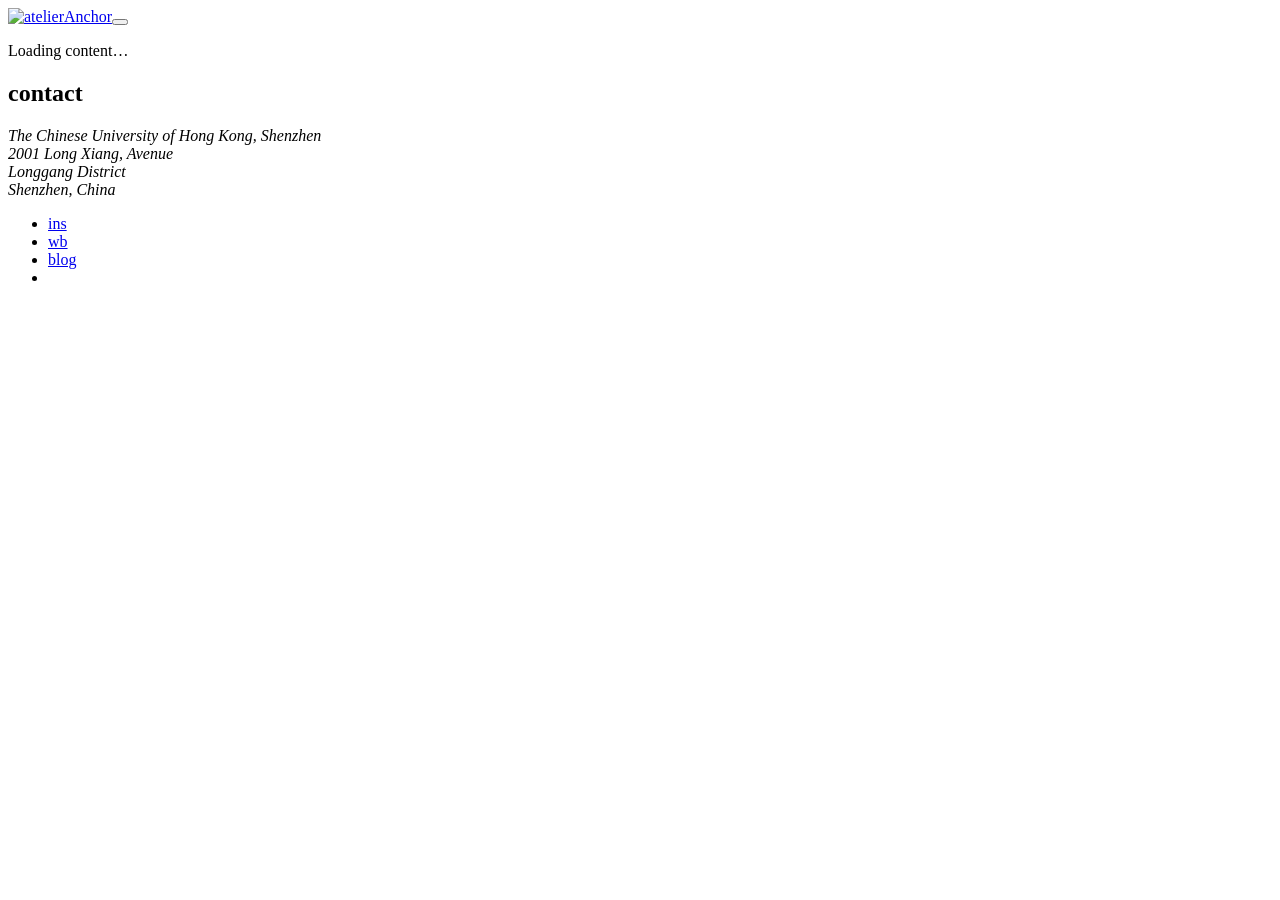
==== commit 4451a389: "Updates" ====
--- a/index.html
+++ b/index.html
@@ -1,19 +1 @@
-<!DOCTYPE html><html  data-capo=""><head><meta charset="utf-8">
-<meta name="viewport" content="width=device-width, initial-scale=1">
-<style>/*! tailwindcss v3.4.4 | MIT License | https://tailwindcss.com*/*,:after,:before{border:0 solid #e5e7eb;box-sizing:border-box}:after,:before{--tw-content:""}:host,html{line-height:1.5;-webkit-text-size-adjust:100%;font-family:Neue Machina,sans-serif;font-feature-settings:normal;font-variation-settings:normal;-moz-tab-size:4;-o-tab-size:4;tab-size:4;-webkit-tap-highlight-color:transparent}body{line-height:inherit;margin:0}hr{border-top-width:1px;color:inherit;height:0}abbr:where([title]){-webkit-text-decoration:underline dotted;text-decoration:underline dotted}h1,h2,h3,h4,h5,h6{font-size:inherit;font-weight:inherit}a{color:inherit;text-decoration:inherit}b,strong{font-weight:bolder}code,kbd,pre,samp{font-family:ui-monospace,SFMono-Regular,Menlo,Monaco,Consolas,Liberation Mono,Courier New,monospace;font-feature-settings:normal;font-size:1em;font-variation-settings:normal}small{font-size:80%}sub,sup{font-size:75%;line-height:0;position:relative;vertical-align:baseline}sub{bottom:-.25em}sup{top:-.5em}table{border-collapse:collapse;border-color:inherit;text-indent:0}button,input,optgroup,select,textarea{color:inherit;font-family:inherit;font-feature-settings:inherit;font-size:100%;font-variation-settings:inherit;font-weight:inherit;letter-spacing:inherit;line-height:inherit;margin:0;padding:0}button,select{text-transform:none}button,input:where([type=button]),input:where([type=reset]),input:where([type=submit]){-webkit-appearance:button;background-color:transparent;background-image:none}:-moz-focusring{outline:auto}:-moz-ui-invalid{box-shadow:none}progress{vertical-align:baseline}::-webkit-inner-spin-button,::-webkit-outer-spin-button{height:auto}[type=search]{-webkit-appearance:textfield;outline-offset:-2px}::-webkit-search-decoration{-webkit-appearance:none}::-webkit-file-upload-button{-webkit-appearance:button;font:inherit}summary{display:list-item}blockquote,dd,dl,figure,h1,h2,h3,h4,h5,h6,hr,p,pre{margin:0}fieldset{margin:0}fieldset,legend{padding:0}menu,ol,ul{list-style:none;margin:0;padding:0}dialog{padding:0}textarea{resize:vertical}input::-moz-placeholder,textarea::-moz-placeholder{color:#9ca3af;opacity:1}input::placeholder,textarea::placeholder{color:#9ca3af;opacity:1}[role=button],button{cursor:pointer}:disabled{cursor:default}audio,canvas,embed,iframe,img,object,svg,video{display:block;vertical-align:middle}img,video{height:auto;max-width:100%}[hidden]{display:none}@font-face{font-display:swap;font-family:Neue Machina;font-feature-settings:"liga" 0;font-style:normal;font-weight:700;src:url(/vue_project/_nuxt/NeueMachina-Bold.BFmmqbd3.woff2) format("woff2")}@font-face{font-display:block;font-family:Anicons Subset;font-style:normal;font-weight:400;src:url("[data-uri]") format("woff2")}body{-webkit-hyphens:auto;hyphens:auto;min-height:100vh;--tw-bg-opacity:1;background-color:rgb(0 0 0/var(--tw-bg-opacity));font-weight:700;line-height:1.25;--tw-text-opacity:1;color:rgb(251 251 251/var(--tw-text-opacity));cursor:url("[data-uri]") 12 12,auto;cursor:-webkit-image-set(url("[data-uri]") 1x,url("[data-uri]") 2x) 12 12,auto;cursor:image-set(url("[data-uri]") 1x,url("[data-uri]") 2x) 12 12,auto}body ::-moz-selection{--tw-bg-opacity:1;background-color:rgb(255 221 0/var(--tw-bg-opacity));--tw-text-opacity:1;color:rgb(0 0 0/var(--tw-text-opacity))}body ::selection{--tw-bg-opacity:1;background-color:rgb(255 221 0/var(--tw-bg-opacity));--tw-text-opacity:1;color:rgb(0 0 0/var(--tw-text-opacity))}a:hover,button:hover,input[type=submit]:hover{text-decoration-color:#fd0;text-decoration-line:line-through;text-decoration-thickness:.1em}input[type=submit]{cursor:pointer}abbr[title]{text-decoration-line:none}*,:after,:before{--tw-border-spacing-x:0;--tw-border-spacing-y:0;--tw-translate-x:0;--tw-translate-y:0;--tw-rotate:0;--tw-skew-x:0;--tw-skew-y:0;--tw-scale-x:1;--tw-scale-y:1;--tw-pan-x: ;--tw-pan-y: ;--tw-pinch-zoom: ;--tw-scroll-snap-strictness:proximity;--tw-gradient-from-position: ;--tw-gradient-via-position: ;--tw-gradient-to-position: ;--tw-ordinal: ;--tw-slashed-zero: ;--tw-numeric-figure: ;--tw-numeric-spacing: ;--tw-numeric-fraction: ;--tw-ring-inset: ;--tw-ring-offset-width:0px;--tw-ring-offset-color:#fff;--tw-ring-color:rgba(59,130,246,.5);--tw-ring-offset-shadow:0 0 #0000;--tw-ring-shadow:0 0 #0000;--tw-shadow:0 0 #0000;--tw-shadow-colored:0 0 #0000;--tw-blur: ;--tw-brightness: ;--tw-contrast: ;--tw-grayscale: ;--tw-hue-rotate: ;--tw-invert: ;--tw-saturate: ;--tw-sepia: ;--tw-drop-shadow: ;--tw-backdrop-blur: ;--tw-backdrop-brightness: ;--tw-backdrop-contrast: ;--tw-backdrop-grayscale: ;--tw-backdrop-hue-rotate: ;--tw-backdrop-invert: ;--tw-backdrop-opacity: ;--tw-backdrop-saturate: ;--tw-backdrop-sepia: ;--tw-contain-size: ;--tw-contain-layout: ;--tw-contain-paint: ;--tw-contain-style: }::backdrop{--tw-border-spacing-x:0;--tw-border-spacing-y:0;--tw-translate-x:0;--tw-translate-y:0;--tw-rotate:0;--tw-skew-x:0;--tw-skew-y:0;--tw-scale-x:1;--tw-scale-y:1;--tw-pan-x: ;--tw-pan-y: ;--tw-pinch-zoom: ;--tw-scroll-snap-strictness:proximity;--tw-gradient-from-position: ;--tw-gradient-via-position: ;--tw-gradient-to-position: ;--tw-ordinal: ;--tw-slashed-zero: ;--tw-numeric-figure: ;--tw-numeric-spacing: ;--tw-numeric-fraction: ;--tw-ring-inset: ;--tw-ring-offset-width:0px;--tw-ring-offset-color:#fff;--tw-ring-color:rgba(59,130,246,.5);--tw-ring-offset-shadow:0 0 #0000;--tw-ring-shadow:0 0 #0000;--tw-shadow:0 0 #0000;--tw-shadow-colored:0 0 #0000;--tw-blur: ;--tw-brightness: ;--tw-contrast: ;--tw-grayscale: ;--tw-hue-rotate: ;--tw-invert: ;--tw-saturate: ;--tw-sepia: ;--tw-drop-shadow: ;--tw-backdrop-blur: ;--tw-backdrop-brightness: ;--tw-backdrop-contrast: ;--tw-backdrop-grayscale: ;--tw-backdrop-hue-rotate: ;--tw-backdrop-invert: ;--tw-backdrop-opacity: ;--tw-backdrop-saturate: ;--tw-backdrop-sepia: ;--tw-contain-size: ;--tw-contain-layout: ;--tw-contain-paint: ;--tw-contain-style: }.absolute{position:absolute}.relative{position:relative}.sticky{position:sticky}.-left-\[5000px\]{left:-5000px}.bottom-12{bottom:3rem}.top-0{top:0}.z-10{z-index:10}.z-20{z-index:20}.mx-auto{margin-left:auto;margin-right:auto}.my-2{margin-bottom:.5rem;margin-top:.5rem}.-mb-1{margin-bottom:-.25rem}.mb-2{margin-bottom:.5rem}.mb-4{margin-bottom:1rem}.mb-8{margin-bottom:2rem}.ml-4{margin-left:1rem}.mt-1{margin-top:.25rem}.mt-4{margin-top:1rem}.mt-8{margin-top:2rem}.mt-\[10vh\]{margin-top:10vh}.block{display:block}.flex{display:flex}.grid{display:grid}.hidden{display:none}.h-32{height:8rem}.h-fit{height:-moz-fit-content;height:fit-content}.max-h-0{max-height:0}.max-h-4{max-height:1rem}.max-h-48{max-height:12rem}.min-h-\[max\(100vh\2c 320px\)\]{min-height:max(100vh,320px)}.min-h-\[max\(100vh\2c 480px\)\]{min-height:max(100vh,480px)}.min-h-\[max\(50vh\2c 200px\)\]{min-height:max(50vh,200px)}.min-h-screen{min-height:100vh}.w-10{width:2.5rem}.w-20{width:5rem}.w-32{width:8rem}.w-full{width:100%}.min-w-80{min-width:20rem}.max-w-3xl{max-width:48rem}.max-w-\[1800px\]{max-width:1800px}.max-w-xs{max-width:20rem}.flex-shrink-0{flex-shrink:0}.grow{flex-grow:1}.resize{resize:both}.list-disc{list-style-type:disc}.flex-col{flex-direction:column}.flex-col-reverse{flex-direction:column-reverse}.items-start{align-items:flex-start}.items-center{align-items:center}.justify-center{justify-content:center}.justify-between{justify-content:space-between}.justify-around{justify-content:space-around}.gap-1{gap:.25rem}.gap-16{gap:4rem}.gap-2{gap:.5rem}.gap-4{gap:1rem}.space-y-2>:not([hidden])~:not([hidden]){--tw-space-y-reverse:0;margin-bottom:calc(.5rem*var(--tw-space-y-reverse));margin-top:calc(.5rem*(1 - var(--tw-space-y-reverse)))}.overflow-hidden{overflow:hidden}.hyphens-none{-webkit-hyphens:none;hyphens:none}.border-b-2{border-bottom-width:2px}.border-primary{--tw-border-opacity:1;border-color:rgb(255 221 0/var(--tw-border-opacity))}.bg-black{--tw-bg-opacity:1;background-color:rgb(0 0 0/var(--tw-bg-opacity))}.bg-transparent{background-color:transparent}.object-cover{-o-object-fit:cover;object-fit:cover}.p-4{padding:1rem}.px-4{padding-left:1rem;padding-right:1rem}.py-4{padding-top:1rem}.pb-4,.py-4{padding-bottom:1rem}.pt-1{padding-top:.25rem}.pt-6{padding-top:1.5rem}.text-center{text-align:center}.font-anicons{font-family:Anicons Subset,sans-serif}.text-2xl{font-size:1.5rem;line-height:2rem}.text-2xl\/none{font-size:1.5rem;line-height:1}.text-3xl{font-size:1.875rem;line-height:2.25rem}.text-4xl{font-size:2.25rem;line-height:2.5rem}.text-lg{font-size:1.125rem}.text-lg,.text-xl{line-height:1.75rem}.text-xl{font-size:1.25rem}.text-xs{font-size:.75rem;line-height:1rem}.font-bold{font-weight:700}.font-normal{font-weight:400}.font-semibold{font-weight:600}.capitalize{text-transform:capitalize}.italic{font-style:italic}.not-italic{font-style:normal}.leading-7{line-height:1.75rem}.leading-none{line-height:1}.text-blue-400{--tw-text-opacity:1;color:rgb(96 165 250/var(--tw-text-opacity))}.text-fg\/50{color:hsla(0,0%,98%,.5)}.text-gray-100{--tw-text-opacity:1;color:rgb(243 244 246/var(--tw-text-opacity))}.text-gray-200{--tw-text-opacity:1;color:rgb(229 231 235/var(--tw-text-opacity))}.text-gray-400{--tw-text-opacity:1;color:rgb(156 163 175/var(--tw-text-opacity))}.text-primary{--tw-text-opacity:1;color:rgb(255 221 0/var(--tw-text-opacity))}.text-red-500{--tw-text-opacity:1;color:rgb(239 68 68/var(--tw-text-opacity))}.underline{text-decoration-line:underline}.placeholder-fg\/50::-moz-placeholder{color:hsla(0,0%,98%,.5)}.placeholder-fg\/50::placeholder{color:hsla(0,0%,98%,.5)}.opacity-0{opacity:0}.filter{filter:var(--tw-blur) var(--tw-brightness) var(--tw-contrast) var(--tw-grayscale) var(--tw-hue-rotate) var(--tw-invert) var(--tw-saturate) var(--tw-sepia) var(--tw-drop-shadow)}.transition-\[max-height\]{transition-duration:.15s;transition-property:max-height;transition-timing-function:cubic-bezier(.4,0,.2,1)}.transition-opacity{transition-duration:.15s;transition-property:opacity;transition-timing-function:cubic-bezier(.4,0,.2,1)}.duration-400{transition-duration:.4s}.duration-\[2s\]{transition-duration:2s}.vf-\[\'TIME\'_1\]{font-variation-settings:"TIME" 1}.clip-path-circle{clip-path:circle(50%)}.cjk-punct{font-family:PingFang SC,Microsoft YaHei,Source Han Sans SC,Noto Sans CJK SC,sans-serif;font-feature-settings:"fwid"}.before\:content-\[\'\*_\'\]:before{--tw-content:"* ";content:var(--tw-content)}.before\:content-\[\'A\'\]:before{--tw-content:"A";content:var(--tw-content)}.after\:content-\[\'\:\'\]:after{--tw-content:":";content:var(--tw-content)}.after\:content-\[\'\2197\'\]:after{--tw-content:"↗";content:var(--tw-content)}.last\:mb-0:last-child{margin-bottom:0}.hover\:no-underline:hover{text-decoration-line:none}.peer:-moz-placeholder-shown~.peer-placeholder-shown\:max-h-0{max-height:0}.peer:placeholder-shown~.peer-placeholder-shown\:max-h-0{max-height:0}.peer:valid~.peer-valid\:max-h-0{max-height:0}.peer:focus~.peer-focus\:max-h-0{max-height:0}.aria-expanded\:vf-\[\'TIME\'_100\][aria-expanded=true]{font-variation-settings:"TIME" 100}@media not all and (min-width:960px){.first\:\*\:max-md\:hidden>:first-child{display:none}}@media (min-width:576px){.sm\:absolute{position:absolute}.sm\:relative{position:relative}.sm\:bottom-0{bottom:0}.sm\:top-4{top:1rem}.sm\:z-10{z-index:10}.sm\:mb-0{margin-bottom:0}.sm\:mb-2{margin-bottom:.5rem}.sm\:mb-8{margin-bottom:2rem}.sm\:mb-\[--footer-height\]{margin-bottom:var(--footer-height)}.sm\:mt-4{margin-top:1rem}.sm\:\!block{display:block!important}.sm\:hidden{display:none}.sm\:h-full{height:100%}.sm\:w-40{width:10rem}.sm\:flex-row{flex-direction:row}.sm\:gap-16{gap:4rem}.sm\:gap-8{gap:2rem}.sm\:py-4{padding-bottom:1rem;padding-top:1rem}}@media (min-width:960px){.md\:sticky{position:sticky}.md\:top-4{top:1rem}.md\:hidden{display:none}.md\:w-1\/2{width:50%}.md\:min-w-64{min-width:16rem}.md\:shrink-0{flex-shrink:0}.md\:flex-row{flex-direction:row}.md\:gap-8{gap:2rem}}@media (min-width:1200px){.lg\:sticky{position:sticky}.lg\:bottom-16{bottom:4rem}.lg\:top-8{top:2rem}.lg\:grid-cols-2{grid-template-columns:repeat(2,minmax(0,1fr))}.lg\:p-8{padding:2rem}.lg\:px-8{padding-left:2rem;padding-right:2rem}.lg\:py-8{padding-bottom:2rem;padding-top:2rem}}@media(min-height:480px){.\[\@media\(min-height\:480px\)\]\:mb-0{margin-bottom:0}}@media (min-width:576px){@media(min-height:480px){.sm\:\[\@media\(min-height\:480px\)\]\:fixed{position:fixed}}}</style>
-<style>.v-enter-from[data-v-8f4bd575],.v-leave-to[data-v-8f4bd575]{max-height:0}@media (min-width:576px){.v-enter-from[data-v-8f4bd575],.v-leave-to[data-v-8f4bd575]{max-height:12rem}}</style>
-<style>.v-enter-active[data-v-11c2efb9],.v-leave-active[data-v-11c2efb9]{transition-duration:2s}.v-enter-from[data-v-11c2efb9],.v-leave-to[data-v-11c2efb9]{opacity:0}[data-v-11c2efb9] img{min-height:max(50vh,200px);-o-object-fit:cover;object-fit:cover}@media (min-width:576px){[data-v-11c2efb9] img{height:100%}}</style>
-<style>.v-enter-from[data-v-fb42511c],.v-leave-to[data-v-fb42511c]{opacity:0}</style>
-<link rel="stylesheet" href="/vue_project/_nuxt/default.t4Nyn0lO.css">
-<link rel="preload" as="fetch" crossorigin="anonymous" href="/vue_project/_payload.json?6b03d7a5-24e3-4857-ad49-5d34a2f15992">
-<link rel="modulepreload" as="script" crossorigin href="/vue_project/_nuxt/DZzaAX0g.js">
-<link rel="modulepreload" as="script" crossorigin href="/vue_project/_nuxt/BlWgDWmt.js">
-<link rel="modulepreload" as="script" crossorigin href="/vue_project/_nuxt/C189pfhb.js">
-<link rel="modulepreload" as="script" crossorigin href="/vue_project/_nuxt/CeVf8YhU.js">
-<link rel="prefetch" as="script" crossorigin href="/vue_project/_nuxt/BdWldBiK.js">
-<link rel="prefetch" as="script" crossorigin href="/vue_project/_nuxt/DCKbI6In.js">
-<link rel="prefetch" as="script" crossorigin href="/vue_project/_nuxt/DtpVzL1H.js">
-<link rel="prefetch" as="script" crossorigin href="/vue_project/_nuxt/D9hCiLsB.js">
-<link rel="prefetch" as="image" type="image/jpeg" href="/vue_project/_nuxt/id.BUYTnmXe.jpg">
-<script type="module" src="/vue_project/_nuxt/DZzaAX0g.js" crossorigin></script></head><body><div id="__nuxt"><div class="relative mx-auto flex min-h-[max(100vh,480px)] min-w-80 max-w-[1800px] flex-col px-4 sm:flex-row sm:gap-16 lg:px-8"><header class="sticky top-0 z-20 h-fit bg-black py-4 sm:z-10 lg:py-8 sm:mb-[--footer-height] [@media(min-height:480px)]:mb-0" style="--footer-height:0px;"><div class="flex items-center justify-between"><a aria-current="page" href="/vue_project/" class="router-link-active router-link-exact-active block w-32 sm:w-40"><img src="/vue_project/_nuxt/id.BUYTnmXe.jpg" alt="atelierAnchor"></a><button class="font-anicons text-4xl font-normal text-primary duration-400 vf-[&#39;TIME&#39;_1] before:content-[&#39;A&#39;] hover:no-underline aria-expanded:vf-[&#39;TIME&#39;_100] sm:hidden" aria-label="Toggle navigation" aria-expanded="false"></button></div><nav style="display:none;" class="absolute max-h-48 w-full overflow-hidden bg-black transition-[max-height] duration-400 sm:relative sm:!block" data-v-8f4bd575><ul class="my-2 sm:mb-0 sm:mt-4" data-v-8f4bd575><!--[--><li class="text-3xl" data-v-8f4bd575><a href="/vue_project/publications" class="" data-v-8f4bd575>publications</a></li><!--]--></ul></nav></header><main class="relative w-full grow sm:py-4 lg:py-8"><!--[--><div class="relative min-h-screen bg-black text-gray-200 flex items-center justify-center" data-v-11c2efb9><!--[--><p class="text-center text-gray-400" data-v-11c2efb9>Loading content…</p><!--]--></div><!--]--></main><footer class="relative z-10 pb-4 pt-6 sm:absolute sm:bottom-0 lg:py-8 sm:[@media(min-height:480px)]:fixed"><div class="transition-opacity"><h2 class="mb-2 text-3xl">contact</h2><address class="not-italic"> The Chinese University of Hong Kong, Shenzhen<br> 2001 Long Xiang, Avenue<br> Longgang District<br> Shenzhen, China<br></address></div><div style="display:none;" class="absolute bottom-12 transition-opacity lg:bottom-16" id="QrCode" data-v-fb42511c><img src="[data-uri]" alt="atelierAnchor" width="128" height="128" class="h-32 w-32" data-v-fb42511c></div><ul class="flex gap-2"><!--[--><li><a href="https://www.instagram.com/windsky_wang" rel="noopener noreferrer" target="_blank" title="Instagram" data-umami-event="Social Media" data-umami-event-content="Social Media: Instagram">ins</a></li><li><a href="https://m.weibo.cn/u/6476136828" rel="noopener noreferrer" target="_blank" title="Weibo" data-umami-event="Social Media" data-umami-event-content="Social Media: Weibo">wb</a></li><li><a href="https://www.vvindsky.xyz" rel="noopener noreferrer" target="_blank" title="Personal Blog" data-umami-event="Social Media" data-umami-event-content="Social Media: Personal Blog">blog</a></li><!--]--><li></li></ul></footer></div></div><div id="teleports"></div><script type="application/json" id="__NUXT_DATA__" data-ssr="true" data-src="/vue_project/_payload.json?6b03d7a5-24e3-4857-ad49-5d34a2f15992">[{"state":1,"once":3,"_errors":4,"serverRendered":6,"path":7,"prerenderedAt":8},["Reactive",2],{},["Set"],["ShallowReactive",5],{},true,"/",1736745778551]</script>
-<script>window.__NUXT__={};window.__NUXT__.config={public:{umamiHost:"",umamiId:""},app:{baseURL:"/vue_project/",buildId:"6b03d7a5-24e3-4857-ad49-5d34a2f15992",buildAssetsDir:"/_nuxt/",cdnURL:""}}</script></body></html>+<!DOCTYPE html><html  data-capo=""><head><meta charset="utf-8"><meta name="viewport" content="width=device-width, initial-scale=1"><style>.v-enter-from[data-v-8f4bd575],.v-leave-to[data-v-8f4bd575]{max-height:0}@media (min-width:576px){.v-enter-from[data-v-8f4bd575],.v-leave-to[data-v-8f4bd575]{max-height:12rem}}</style><style>.v-enter-active[data-v-11c2efb9],.v-leave-active[data-v-11c2efb9]{transition-duration:2s}.v-enter-from[data-v-11c2efb9],.v-leave-to[data-v-11c2efb9]{opacity:0}[data-v-11c2efb9] img{min-height:max(50vh,200px);-o-object-fit:cover;object-fit:cover}@media (min-width:576px){[data-v-11c2efb9] img{height:100%}}</style><style>.v-enter-from[data-v-fb42511c],.v-leave-to[data-v-fb42511c]{opacity:0}</style><link rel="stylesheet" href="/vue_project/_nuxt/entry.CyVhDLn2.css" crossorigin><link rel="stylesheet" href="/vue_project/_nuxt/default.BQAesN6x.css" crossorigin><link rel="preload" as="fetch" crossorigin="anonymous" href="/vue_project/_payload.json?f3bf3113-e031-4ce1-b657-63ecabe668d4"><link rel="modulepreload" as="script" crossorigin href="/vue_project/_nuxt/Dw4AUDsD.js"><link rel="modulepreload" as="script" crossorigin href="/vue_project/_nuxt/qr6FhAWI.js"><link rel="modulepreload" as="script" crossorigin href="/vue_project/_nuxt/BJU4AF5A.js"><link rel="modulepreload" as="script" crossorigin href="/vue_project/_nuxt/Bsm64LtQ.js"><link rel="prefetch" as="script" crossorigin href="/vue_project/_nuxt/By4_fV1W.js"><link rel="prefetch" as="script" crossorigin href="/vue_project/_nuxt/Fs3k8UYu.js"><link rel="prefetch" as="script" crossorigin href="/vue_project/_nuxt/C1QE8YrS.js"><link rel="prefetch" as="script" crossorigin href="/vue_project/_nuxt/CpyW3EO7.js"><link rel="prefetch" as="image" type="image/jpeg" href="/vue_project/_nuxt/id.BUYTnmXe.jpg"><script type="module" src="/vue_project/_nuxt/Dw4AUDsD.js" crossorigin></script><link rel="preload" as="fetch" fetchpriority="low" crossorigin="anonymous" href="/vue_project/_nuxt/builds/meta/f3bf3113-e031-4ce1-b657-63ecabe668d4.json"></head><body><div id="__nuxt"><div class="relative mx-auto flex min-h-[max(100vh,480px)] min-w-80 max-w-[1800px] flex-col px-4 sm:flex-row sm:gap-16 lg:px-8"><header class="sticky top-0 z-20 h-fit bg-black py-4 sm:z-10 lg:py-8 sm:mb-[--footer-height] [@media(min-height:480px)]:mb-0" style="--footer-height:0px;"><div class="flex items-center justify-between"><a aria-current="page" href="/vue_project/" class="router-link-active router-link-exact-active block w-32 sm:w-40"><img src="/vue_project/_nuxt/id.BUYTnmXe.jpg" alt="atelierAnchor"></a><button class="font-anicons text-4xl font-normal text-primary duration-400 vf-[&#39;TIME&#39;_1] before:content-[&#39;A&#39;] hover:no-underline aria-expanded:vf-[&#39;TIME&#39;_100] sm:hidden" aria-label="Toggle navigation" aria-expanded="false"></button></div><nav style="display:none;" class="absolute max-h-48 w-full overflow-hidden bg-black transition-[max-height] duration-400 sm:relative sm:!block" data-v-8f4bd575><ul class="my-2 sm:mb-0 sm:mt-4" data-v-8f4bd575><!--[--><li class="text-3xl" data-v-8f4bd575><a href="/vue_project/publications" class="" data-v-8f4bd575>publications</a></li><!--]--></ul></nav></header><main class="relative w-full grow sm:py-4 lg:py-8"><!--[--><div class="relative min-h-screen bg-black text-gray-200 flex items-center justify-center" data-v-11c2efb9><!--[--><p class="text-center text-gray-400" data-v-11c2efb9>Loading content…</p><!--]--></div><!--]--></main><footer class="relative z-10 pb-4 pt-6 sm:absolute sm:bottom-0 lg:py-8 sm:[@media(min-height:480px)]:fixed"><div class="transition-opacity"><h2 class="mb-2 text-3xl">contact</h2><address class="not-italic"> The Chinese University of Hong Kong, Shenzhen<br> 2001 Long Xiang, Avenue<br> Longgang District<br> Shenzhen, China<br></address></div><div style="display:none;" class="absolute bottom-12 transition-opacity lg:bottom-16" id="QrCode" data-v-fb42511c><img src="[data-uri]" alt="atelierAnchor" width="128" height="128" class="h-32 w-32" data-v-fb42511c></div><ul class="flex gap-2"><!--[--><li><a href="https://www.instagram.com/windsky_wang" rel="noopener noreferrer" target="_blank" title="Instagram" data-umami-event="Social Media" data-umami-event-content="Social Media: Instagram">ins</a></li><li><a href="https://m.weibo.cn/u/6476136828" rel="noopener noreferrer" target="_blank" title="Weibo" data-umami-event="Social Media" data-umami-event-content="Social Media: Weibo">wb</a></li><li><a href="https://www.vvindsky.xyz" rel="noopener noreferrer" target="_blank" title="Personal Blog" data-umami-event="Social Media" data-umami-event-content="Social Media: Personal Blog">blog</a></li><!--]--><li></li></ul></footer></div></div><div id="teleports"></div><script type="application/json" data-nuxt-data="nuxt-app" data-ssr="true" id="__NUXT_DATA__" data-src="/vue_project/_payload.json?f3bf3113-e031-4ce1-b657-63ecabe668d4">[{"state":1,"once":3,"_errors":4,"serverRendered":6,"path":7,"prerenderedAt":8},["Reactive",2],{},["Set"],["ShallowReactive",5],{},true,"/",1736746240242]</script><script>window.__NUXT__={};window.__NUXT__.config={public:{umamiHost:"",umamiId:""},app:{baseURL:"/vue_project/",buildId:"f3bf3113-e031-4ce1-b657-63ecabe668d4",buildAssetsDir:"/_nuxt/",cdnURL:""}}</script></body></html>
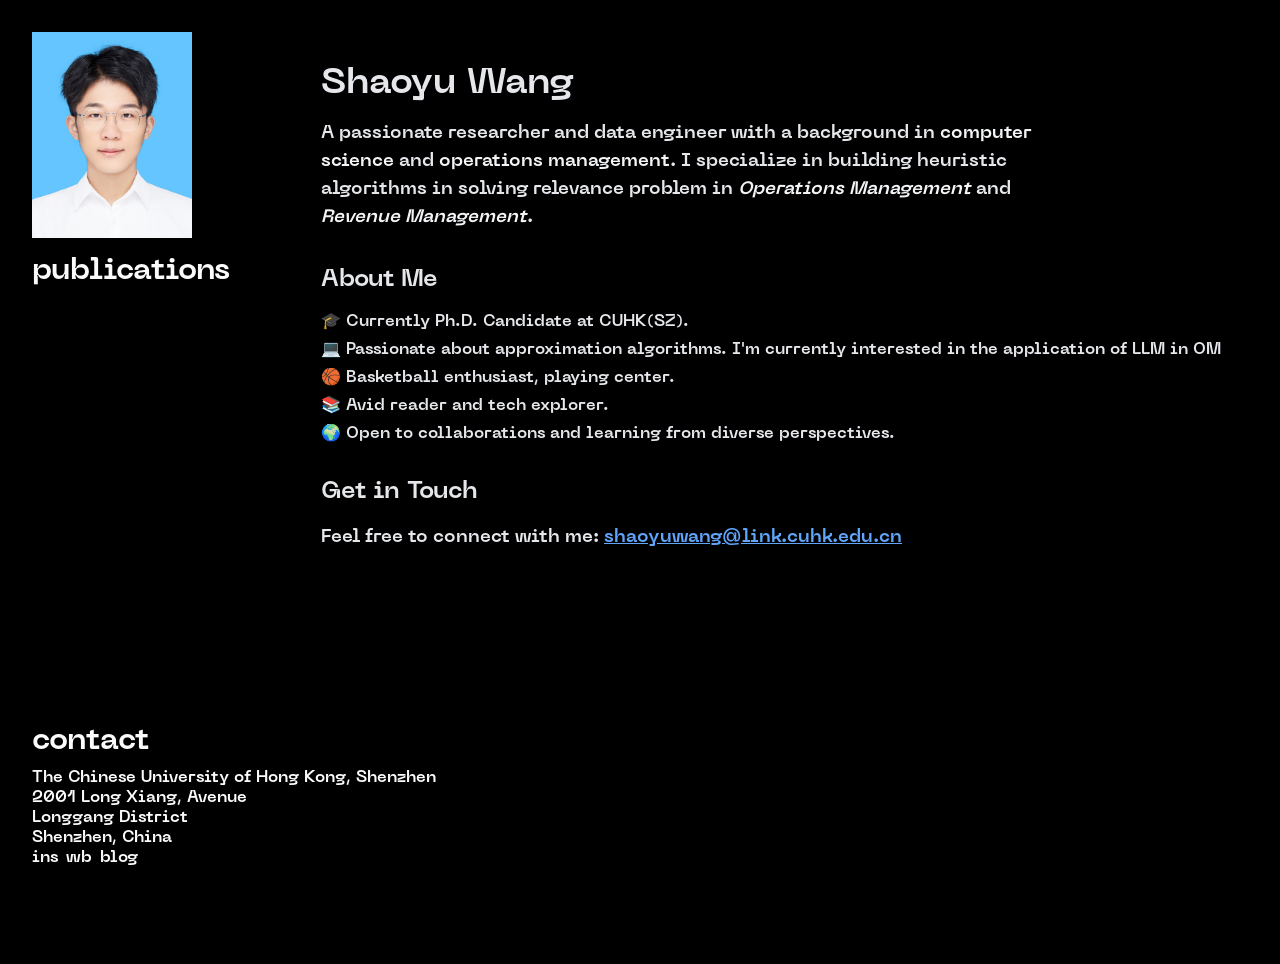
==== commit bad5947a: "Updates" ====
--- a/index.html
+++ b/index.html
@@ -1 +1 @@
-<!DOCTYPE html><html  data-capo=""><head><meta charset="utf-8"><meta name="viewport" content="width=device-width, initial-scale=1"><style>.v-enter-from[data-v-8f4bd575],.v-leave-to[data-v-8f4bd575]{max-height:0}@media (min-width:576px){.v-enter-from[data-v-8f4bd575],.v-leave-to[data-v-8f4bd575]{max-height:12rem}}</style><style>.v-enter-active[data-v-11c2efb9],.v-leave-active[data-v-11c2efb9]{transition-duration:2s}.v-enter-from[data-v-11c2efb9],.v-leave-to[data-v-11c2efb9]{opacity:0}[data-v-11c2efb9] img{min-height:max(50vh,200px);-o-object-fit:cover;object-fit:cover}@media (min-width:576px){[data-v-11c2efb9] img{height:100%}}</style><style>.v-enter-from[data-v-fb42511c],.v-leave-to[data-v-fb42511c]{opacity:0}</style><link rel="stylesheet" href="/vue_project/_nuxt/entry.CyVhDLn2.css" crossorigin><link rel="stylesheet" href="/vue_project/_nuxt/default.BQAesN6x.css" crossorigin><link rel="preload" as="fetch" crossorigin="anonymous" href="/vue_project/_payload.json?f3bf3113-e031-4ce1-b657-63ecabe668d4"><link rel="modulepreload" as="script" crossorigin href="/vue_project/_nuxt/Dw4AUDsD.js"><link rel="modulepreload" as="script" crossorigin href="/vue_project/_nuxt/qr6FhAWI.js"><link rel="modulepreload" as="script" crossorigin href="/vue_project/_nuxt/BJU4AF5A.js"><link rel="modulepreload" as="script" crossorigin href="/vue_project/_nuxt/Bsm64LtQ.js"><link rel="prefetch" as="script" crossorigin href="/vue_project/_nuxt/By4_fV1W.js"><link rel="prefetch" as="script" crossorigin href="/vue_project/_nuxt/Fs3k8UYu.js"><link rel="prefetch" as="script" crossorigin href="/vue_project/_nuxt/C1QE8YrS.js"><link rel="prefetch" as="script" crossorigin href="/vue_project/_nuxt/CpyW3EO7.js"><link rel="prefetch" as="image" type="image/jpeg" href="/vue_project/_nuxt/id.BUYTnmXe.jpg"><script type="module" src="/vue_project/_nuxt/Dw4AUDsD.js" crossorigin></script><link rel="preload" as="fetch" fetchpriority="low" crossorigin="anonymous" href="/vue_project/_nuxt/builds/meta/f3bf3113-e031-4ce1-b657-63ecabe668d4.json"></head><body><div id="__nuxt"><div class="relative mx-auto flex min-h-[max(100vh,480px)] min-w-80 max-w-[1800px] flex-col px-4 sm:flex-row sm:gap-16 lg:px-8"><header class="sticky top-0 z-20 h-fit bg-black py-4 sm:z-10 lg:py-8 sm:mb-[--footer-height] [@media(min-height:480px)]:mb-0" style="--footer-height:0px;"><div class="flex items-center justify-between"><a aria-current="page" href="/vue_project/" class="router-link-active router-link-exact-active block w-32 sm:w-40"><img src="/vue_project/_nuxt/id.BUYTnmXe.jpg" alt="atelierAnchor"></a><button class="font-anicons text-4xl font-normal text-primary duration-400 vf-[&#39;TIME&#39;_1] before:content-[&#39;A&#39;] hover:no-underline aria-expanded:vf-[&#39;TIME&#39;_100] sm:hidden" aria-label="Toggle navigation" aria-expanded="false"></button></div><nav style="display:none;" class="absolute max-h-48 w-full overflow-hidden bg-black transition-[max-height] duration-400 sm:relative sm:!block" data-v-8f4bd575><ul class="my-2 sm:mb-0 sm:mt-4" data-v-8f4bd575><!--[--><li class="text-3xl" data-v-8f4bd575><a href="/vue_project/publications" class="" data-v-8f4bd575>publications</a></li><!--]--></ul></nav></header><main class="relative w-full grow sm:py-4 lg:py-8"><!--[--><div class="relative min-h-screen bg-black text-gray-200 flex items-center justify-center" data-v-11c2efb9><!--[--><p class="text-center text-gray-400" data-v-11c2efb9>Loading content…</p><!--]--></div><!--]--></main><footer class="relative z-10 pb-4 pt-6 sm:absolute sm:bottom-0 lg:py-8 sm:[@media(min-height:480px)]:fixed"><div class="transition-opacity"><h2 class="mb-2 text-3xl">contact</h2><address class="not-italic"> The Chinese University of Hong Kong, Shenzhen<br> 2001 Long Xiang, Avenue<br> Longgang District<br> Shenzhen, China<br></address></div><div style="display:none;" class="absolute bottom-12 transition-opacity lg:bottom-16" id="QrCode" data-v-fb42511c><img src="[data-uri]" alt="atelierAnchor" width="128" height="128" class="h-32 w-32" data-v-fb42511c></div><ul class="flex gap-2"><!--[--><li><a href="https://www.instagram.com/windsky_wang" rel="noopener noreferrer" target="_blank" title="Instagram" data-umami-event="Social Media" data-umami-event-content="Social Media: Instagram">ins</a></li><li><a href="https://m.weibo.cn/u/6476136828" rel="noopener noreferrer" target="_blank" title="Weibo" data-umami-event="Social Media" data-umami-event-content="Social Media: Weibo">wb</a></li><li><a href="https://www.vvindsky.xyz" rel="noopener noreferrer" target="_blank" title="Personal Blog" data-umami-event="Social Media" data-umami-event-content="Social Media: Personal Blog">blog</a></li><!--]--><li></li></ul></footer></div></div><div id="teleports"></div><script type="application/json" data-nuxt-data="nuxt-app" data-ssr="true" id="__NUXT_DATA__" data-src="/vue_project/_payload.json?f3bf3113-e031-4ce1-b657-63ecabe668d4">[{"state":1,"once":3,"_errors":4,"serverRendered":6,"path":7,"prerenderedAt":8},["Reactive",2],{},["Set"],["ShallowReactive",5],{},true,"/",1736746240242]</script><script>window.__NUXT__={};window.__NUXT__.config={public:{umamiHost:"",umamiId:""},app:{baseURL:"/vue_project/",buildId:"f3bf3113-e031-4ce1-b657-63ecabe668d4",buildAssetsDir:"/_nuxt/",cdnURL:""}}</script></body></html>+<!DOCTYPE html><html  data-capo=""><head><meta charset="utf-8"><meta name="viewport" content="width=device-width, initial-scale=1"><style>.v-enter-from[data-v-8f4bd575],.v-leave-to[data-v-8f4bd575]{max-height:0}@media (min-width:576px){.v-enter-from[data-v-8f4bd575],.v-leave-to[data-v-8f4bd575]{max-height:12rem}}</style><style>.v-enter-active[data-v-11c2efb9],.v-leave-active[data-v-11c2efb9]{transition-duration:2s}.v-enter-from[data-v-11c2efb9],.v-leave-to[data-v-11c2efb9]{opacity:0}[data-v-11c2efb9] img{min-height:max(50vh,200px);-o-object-fit:cover;object-fit:cover}@media (min-width:576px){[data-v-11c2efb9] img{height:100%}}</style><style>.v-enter-from[data-v-fb42511c],.v-leave-to[data-v-fb42511c]{opacity:0}</style><link rel="stylesheet" href="/_nuxt/entry.CyVhDLn2.css" crossorigin><link rel="stylesheet" href="/_nuxt/default.BQAesN6x.css" crossorigin><link rel="preload" as="fetch" crossorigin="anonymous" href="/_payload.json?72bda4e5-1f2e-4fed-a106-77ce6af03a14"><link rel="modulepreload" as="script" crossorigin href="/_nuxt/Dw4AUDsD.js"><link rel="modulepreload" as="script" crossorigin href="/_nuxt/qr6FhAWI.js"><link rel="modulepreload" as="script" crossorigin href="/_nuxt/BJU4AF5A.js"><link rel="modulepreload" as="script" crossorigin href="/_nuxt/Bsm64LtQ.js"><link rel="prefetch" as="script" crossorigin href="/_nuxt/By4_fV1W.js"><link rel="prefetch" as="script" crossorigin href="/_nuxt/Fs3k8UYu.js"><link rel="prefetch" as="script" crossorigin href="/_nuxt/C1QE8YrS.js"><link rel="prefetch" as="script" crossorigin href="/_nuxt/CpyW3EO7.js"><link rel="prefetch" as="image" type="image/jpeg" href="/_nuxt/id.BUYTnmXe.jpg"><script type="module" src="/_nuxt/Dw4AUDsD.js" crossorigin></script><link rel="preload" as="fetch" fetchpriority="low" crossorigin="anonymous" href="/_nuxt/builds/meta/72bda4e5-1f2e-4fed-a106-77ce6af03a14.json"></head><body><div id="__nuxt"><div class="relative mx-auto flex min-h-[max(100vh,480px)] min-w-80 max-w-[1800px] flex-col px-4 sm:flex-row sm:gap-16 lg:px-8"><header class="sticky top-0 z-20 h-fit bg-black py-4 sm:z-10 lg:py-8 sm:mb-[--footer-height] [@media(min-height:480px)]:mb-0" style="--footer-height:0px;"><div class="flex items-center justify-between"><a aria-current="page" href="/" class="router-link-active router-link-exact-active block w-32 sm:w-40"><img src="/_nuxt/id.BUYTnmXe.jpg" alt="atelierAnchor"></a><button class="font-anicons text-4xl font-normal text-primary duration-400 vf-[&#39;TIME&#39;_1] before:content-[&#39;A&#39;] hover:no-underline aria-expanded:vf-[&#39;TIME&#39;_100] sm:hidden" aria-label="Toggle navigation" aria-expanded="false"></button></div><nav style="display:none;" class="absolute max-h-48 w-full overflow-hidden bg-black transition-[max-height] duration-400 sm:relative sm:!block" data-v-8f4bd575><ul class="my-2 sm:mb-0 sm:mt-4" data-v-8f4bd575><!--[--><li class="text-3xl" data-v-8f4bd575><a href="/publications" class="" data-v-8f4bd575>publications</a></li><!--]--></ul></nav></header><main class="relative w-full grow sm:py-4 lg:py-8"><!--[--><div class="relative min-h-screen bg-black text-gray-200 flex items-center justify-center" data-v-11c2efb9><!--[--><p class="text-center text-gray-400" data-v-11c2efb9>Loading content…</p><!--]--></div><!--]--></main><footer class="relative z-10 pb-4 pt-6 sm:absolute sm:bottom-0 lg:py-8 sm:[@media(min-height:480px)]:fixed"><div class="transition-opacity"><h2 class="mb-2 text-3xl">contact</h2><address class="not-italic"> The Chinese University of Hong Kong, Shenzhen<br> 2001 Long Xiang, Avenue<br> Longgang District<br> Shenzhen, China<br></address></div><div style="display:none;" class="absolute bottom-12 transition-opacity lg:bottom-16" id="QrCode" data-v-fb42511c><img src="[data-uri]" alt="atelierAnchor" width="128" height="128" class="h-32 w-32" data-v-fb42511c></div><ul class="flex gap-2"><!--[--><li><a href="https://www.instagram.com/windsky_wang" rel="noopener noreferrer" target="_blank" title="Instagram" data-umami-event="Social Media" data-umami-event-content="Social Media: Instagram">ins</a></li><li><a href="https://m.weibo.cn/u/6476136828" rel="noopener noreferrer" target="_blank" title="Weibo" data-umami-event="Social Media" data-umami-event-content="Social Media: Weibo">wb</a></li><li><a href="https://www.vvindsky.xyz" rel="noopener noreferrer" target="_blank" title="Personal Blog" data-umami-event="Social Media" data-umami-event-content="Social Media: Personal Blog">blog</a></li><!--]--><li></li></ul></footer></div></div><div id="teleports"></div><script type="application/json" data-nuxt-data="nuxt-app" data-ssr="true" id="__NUXT_DATA__" data-src="/_payload.json?72bda4e5-1f2e-4fed-a106-77ce6af03a14">[{"state":1,"once":3,"_errors":4,"serverRendered":6,"path":7,"prerenderedAt":8},["Reactive",2],{},["Set"],["ShallowReactive",5],{},true,"/",1736747161042]</script><script>window.__NUXT__={};window.__NUXT__.config={public:{umamiHost:"",umamiId:""},app:{baseURL:"/",buildId:"72bda4e5-1f2e-4fed-a106-77ce6af03a14",buildAssetsDir:"/_nuxt/",cdnURL:""}}</script></body></html>
--- a/_nuxt/entry.CyVhDLn2.css
+++ b/_nuxt/entry.CyVhDLn2.css
@@ -0,0 +1 @@
+*,:after,:before{--tw-border-spacing-x:0;--tw-border-spacing-y:0;--tw-translate-x:0;--tw-translate-y:0;--tw-rotate:0;--tw-skew-x:0;--tw-skew-y:0;--tw-scale-x:1;--tw-scale-y:1;--tw-pan-x: ;--tw-pan-y: ;--tw-pinch-zoom: ;--tw-scroll-snap-strictness:proximity;--tw-gradient-from-position: ;--tw-gradient-via-position: ;--tw-gradient-to-position: ;--tw-ordinal: ;--tw-slashed-zero: ;--tw-numeric-figure: ;--tw-numeric-spacing: ;--tw-numeric-fraction: ;--tw-ring-inset: ;--tw-ring-offset-width:0px;--tw-ring-offset-color:#fff;--tw-ring-color:rgba(59,130,246,.5);--tw-ring-offset-shadow:0 0 #0000;--tw-ring-shadow:0 0 #0000;--tw-shadow:0 0 #0000;--tw-shadow-colored:0 0 #0000;--tw-blur: ;--tw-brightness: ;--tw-contrast: ;--tw-grayscale: ;--tw-hue-rotate: ;--tw-invert: ;--tw-saturate: ;--tw-sepia: ;--tw-drop-shadow: ;--tw-backdrop-blur: ;--tw-backdrop-brightness: ;--tw-backdrop-contrast: ;--tw-backdrop-grayscale: ;--tw-backdrop-hue-rotate: ;--tw-backdrop-invert: ;--tw-backdrop-opacity: ;--tw-backdrop-saturate: ;--tw-backdrop-sepia: ;--tw-contain-size: ;--tw-contain-layout: ;--tw-contain-paint: ;--tw-contain-style: }::backdrop{--tw-border-spacing-x:0;--tw-border-spacing-y:0;--tw-translate-x:0;--tw-translate-y:0;--tw-rotate:0;--tw-skew-x:0;--tw-skew-y:0;--tw-scale-x:1;--tw-scale-y:1;--tw-pan-x: ;--tw-pan-y: ;--tw-pinch-zoom: ;--tw-scroll-snap-strictness:proximity;--tw-gradient-from-position: ;--tw-gradient-via-position: ;--tw-gradient-to-position: ;--tw-ordinal: ;--tw-slashed-zero: ;--tw-numeric-figure: ;--tw-numeric-spacing: ;--tw-numeric-fraction: ;--tw-ring-inset: ;--tw-ring-offset-width:0px;--tw-ring-offset-color:#fff;--tw-ring-color:rgba(59,130,246,.5);--tw-ring-offset-shadow:0 0 #0000;--tw-ring-shadow:0 0 #0000;--tw-shadow:0 0 #0000;--tw-shadow-colored:0 0 #0000;--tw-blur: ;--tw-brightness: ;--tw-contrast: ;--tw-grayscale: ;--tw-hue-rotate: ;--tw-invert: ;--tw-saturate: ;--tw-sepia: ;--tw-drop-shadow: ;--tw-backdrop-blur: ;--tw-backdrop-brightness: ;--tw-backdrop-contrast: ;--tw-backdrop-grayscale: ;--tw-backdrop-hue-rotate: ;--tw-backdrop-invert: ;--tw-backdrop-opacity: ;--tw-backdrop-saturate: ;--tw-backdrop-sepia: ;--tw-contain-size: ;--tw-contain-layout: ;--tw-contain-paint: ;--tw-contain-style: }/*! tailwindcss v3.4.17 | MIT License | https://tailwindcss.com*/*,:after,:before{border:0 solid #e5e7eb;box-sizing:border-box}:after,:before{--tw-content:""}:host,html{line-height:1.5;-webkit-text-size-adjust:100%;font-family:Neue Machina,sans-serif;font-feature-settings:normal;font-variation-settings:normal;-moz-tab-size:4;-o-tab-size:4;tab-size:4;-webkit-tap-highlight-color:transparent}body{line-height:inherit;margin:0}hr{border-top-width:1px;color:inherit;height:0}abbr:where([title]){-webkit-text-decoration:underline dotted;text-decoration:underline dotted}h1,h2,h3,h4,h5,h6{font-size:inherit;font-weight:inherit}a{color:inherit;text-decoration:inherit}b,strong{font-weight:bolder}code,kbd,pre,samp{font-family:ui-monospace,SFMono-Regular,Menlo,Monaco,Consolas,Liberation Mono,Courier New,monospace;font-feature-settings:normal;font-size:1em;font-variation-settings:normal}small{font-size:80%}sub,sup{font-size:75%;line-height:0;position:relative;vertical-align:baseline}sub{bottom:-.25em}sup{top:-.5em}table{border-collapse:collapse;border-color:inherit;text-indent:0}button,input,optgroup,select,textarea{color:inherit;font-family:inherit;font-feature-settings:inherit;font-size:100%;font-variation-settings:inherit;font-weight:inherit;letter-spacing:inherit;line-height:inherit;margin:0;padding:0}button,select{text-transform:none}button,input:where([type=button]),input:where([type=reset]),input:where([type=submit]){-webkit-appearance:button;background-color:transparent;background-image:none}:-moz-focusring{outline:auto}:-moz-ui-invalid{box-shadow:none}progress{vertical-align:baseline}::-webkit-inner-spin-button,::-webkit-outer-spin-button{height:auto}[type=search]{-webkit-appearance:textfield;outline-offset:-2px}::-webkit-search-decoration{-webkit-appearance:none}::-webkit-file-upload-button{-webkit-appearance:button;font:inherit}summary{display:list-item}blockquote,dd,dl,figure,h1,h2,h3,h4,h5,h6,hr,p,pre{margin:0}fieldset{margin:0}fieldset,legend{padding:0}menu,ol,ul{list-style:none;margin:0;padding:0}dialog{padding:0}textarea{resize:vertical}input::-moz-placeholder,textarea::-moz-placeholder{color:#9ca3af;opacity:1}input::placeholder,textarea::placeholder{color:#9ca3af;opacity:1}[role=button],button{cursor:pointer}:disabled{cursor:default}audio,canvas,embed,iframe,img,object,svg,video{display:block;vertical-align:middle}img,video{height:auto;max-width:100%}[hidden]:where(:not([hidden=until-found])){display:none}@font-face{font-display:swap;font-family:Neue Machina;font-feature-settings:"liga" 0;font-style:normal;font-weight:700;src:url(./NeueMachina-Bold.BFmmqbd3.woff2) format("woff2")}@font-face{font-display:block;font-family:Anicons Subset;font-style:normal;font-weight:400;src:url([data-uri]) format("woff2")}body{-webkit-hyphens:auto;hyphens:auto;min-height:100vh;--tw-bg-opacity:1;background-color:rgb(0 0 0/var(--tw-bg-opacity,1));font-weight:700;line-height:1.25;--tw-text-opacity:1;color:rgb(251 251 251/var(--tw-text-opacity,1));cursor:url([data-uri]) 12 12,auto;cursor:-webkit-image-set(url([data-uri]) 1x,url([data-uri]) 2x) 12 12,auto;cursor:image-set(url([data-uri]) 1x,url([data-uri]) 2x) 12 12,auto}body ::-moz-selection{--tw-bg-opacity:1;background-color:rgb(255 221 0/var(--tw-bg-opacity,1));--tw-text-opacity:1;color:rgb(0 0 0/var(--tw-text-opacity,1))}body ::selection{--tw-bg-opacity:1;background-color:rgb(255 221 0/var(--tw-bg-opacity,1));--tw-text-opacity:1;color:rgb(0 0 0/var(--tw-text-opacity,1))}a:hover,button:hover,input[type=submit]:hover{text-decoration-color:#fd0;text-decoration-line:line-through;text-decoration-thickness:.1em}input[type=submit]{cursor:pointer}abbr[title]{text-decoration-line:none}.absolute{position:absolute}.relative{position:relative}.sticky{position:sticky}.-left-\[5000px\]{left:-5000px}.bottom-12{bottom:3rem}.top-0{top:0}.z-10{z-index:10}.z-20{z-index:20}.mx-auto{margin-left:auto;margin-right:auto}.my-2{margin-bottom:.5rem;margin-top:.5rem}.-mb-1{margin-bottom:-.25rem}.mb-2{margin-bottom:.5rem}.mb-4{margin-bottom:1rem}.mb-8{margin-bottom:2rem}.ml-4{margin-left:1rem}.mt-1{margin-top:.25rem}.mt-4{margin-top:1rem}.mt-8{margin-top:2rem}.mt-\[10vh\]{margin-top:10vh}.block{display:block}.flex{display:flex}.grid{display:grid}.hidden{display:none}.h-32{height:8rem}.h-fit{height:-moz-fit-content;height:fit-content}.max-h-0{max-height:0}.max-h-4{max-height:1rem}.max-h-48{max-height:12rem}.min-h-\[max\(100vh\,320px\)\]{min-height:max(100vh,320px)}.min-h-\[max\(100vh\,480px\)\]{min-height:max(100vh,480px)}.min-h-\[max\(50vh\,200px\)\]{min-height:max(50vh,200px)}.min-h-screen{min-height:100vh}.w-10{width:2.5rem}.w-20{width:5rem}.w-32{width:8rem}.w-full{width:100%}.min-w-80{min-width:20rem}.max-w-3xl{max-width:48rem}.max-w-\[1800px\]{max-width:1800px}.max-w-xs{max-width:20rem}.flex-shrink-0{flex-shrink:0}.grow{flex-grow:1}.resize{resize:both}.list-disc{list-style-type:disc}.flex-col{flex-direction:column}.flex-col-reverse{flex-direction:column-reverse}.items-start{align-items:flex-start}.items-center{align-items:center}.justify-center{justify-content:center}.justify-between{justify-content:space-between}.justify-around{justify-content:space-around}.gap-1{gap:.25rem}.gap-16{gap:4rem}.gap-2{gap:.5rem}.gap-4{gap:1rem}.space-y-2>:not([hidden])~:not([hidden]){--tw-space-y-reverse:0;margin-bottom:calc(.5rem*var(--tw-space-y-reverse));margin-top:calc(.5rem*(1 - var(--tw-space-y-reverse)))}.overflow-hidden{overflow:hidden}.hyphens-none{-webkit-hyphens:none;hyphens:none}.border-b-2{border-bottom-width:2px}.border-primary{--tw-border-opacity:1;border-color:rgb(255 221 0/var(--tw-border-opacity,1))}.bg-black{--tw-bg-opacity:1;background-color:rgb(0 0 0/var(--tw-bg-opacity,1))}.bg-transparent{background-color:transparent}.object-cover{-o-object-fit:cover;object-fit:cover}.p-4{padding:1rem}.px-4{padding-left:1rem;padding-right:1rem}.py-4{padding-top:1rem}.pb-4,.py-4{padding-bottom:1rem}.pt-1{padding-top:.25rem}.pt-6{padding-top:1.5rem}.text-center{text-align:center}.font-anicons{font-family:Anicons Subset,sans-serif}.text-2xl{font-size:1.5rem;line-height:2rem}.text-2xl\/none{font-size:1.5rem;line-height:1}.text-3xl{font-size:1.875rem;line-height:2.25rem}.text-4xl{font-size:2.25rem;line-height:2.5rem}.text-lg{font-size:1.125rem}.text-lg,.text-xl{line-height:1.75rem}.text-xl{font-size:1.25rem}.text-xs{font-size:.75rem;line-height:1rem}.font-bold{font-weight:700}.font-normal{font-weight:400}.font-semibold{font-weight:600}.capitalize{text-transform:capitalize}.italic{font-style:italic}.not-italic{font-style:normal}.leading-7{line-height:1.75rem}.leading-none{line-height:1}.text-blue-400{--tw-text-opacity:1;color:rgb(96 165 250/var(--tw-text-opacity,1))}.text-fg\/50{color:#fafafa80}.text-gray-100{--tw-text-opacity:1;color:rgb(243 244 246/var(--tw-text-opacity,1))}.text-gray-200{--tw-text-opacity:1;color:rgb(229 231 235/var(--tw-text-opacity,1))}.text-gray-400{--tw-text-opacity:1;color:rgb(156 163 175/var(--tw-text-opacity,1))}.text-primary{--tw-text-opacity:1;color:rgb(255 221 0/var(--tw-text-opacity,1))}.text-red-500{--tw-text-opacity:1;color:rgb(239 68 68/var(--tw-text-opacity,1))}.underline{text-decoration-line:underline}.placeholder-fg\/50::-moz-placeholder{color:#fafafa80}.placeholder-fg\/50::placeholder{color:#fafafa80}.opacity-0{opacity:0}.filter{filter:var(--tw-blur) var(--tw-brightness) var(--tw-contrast) var(--tw-grayscale) var(--tw-hue-rotate) var(--tw-invert) var(--tw-saturate) var(--tw-sepia) var(--tw-drop-shadow)}.transition-\[max-height\]{transition-duration:.15s;transition-property:max-height;transition-timing-function:cubic-bezier(.4,0,.2,1)}.transition-opacity{transition-duration:.15s;transition-property:opacity;transition-timing-function:cubic-bezier(.4,0,.2,1)}.duration-400{transition-duration:.4s}.duration-\[2s\]{transition-duration:2s}.vf-\[\'TIME\'_1\]{font-variation-settings:"TIME" 1}.clip-path-circle{clip-path:circle(50%)}.cjk-punct{font-family:PingFang SC,Microsoft YaHei,Source Han Sans SC,Noto Sans CJK SC,sans-serif;font-feature-settings:"fwid"}.before\:content-\[\'\*_\'\]:before{--tw-content:"* ";content:var(--tw-content)}.before\:content-\[\'A\'\]:before{--tw-content:"A";content:var(--tw-content)}.after\:content-\[\'\:\'\]:after{--tw-content:":";content:var(--tw-content)}.after\:content-\[\'↗\'\]:after{--tw-content:"↗";content:var(--tw-content)}.last\:mb-0:last-child{margin-bottom:0}.hover\:no-underline:hover{text-decoration-line:none}.peer:-moz-placeholder-shown~.peer-placeholder-shown\:max-h-0{max-height:0}.peer:placeholder-shown~.peer-placeholder-shown\:max-h-0{max-height:0}.peer:valid~.peer-valid\:max-h-0{max-height:0}.peer:focus~.peer-focus\:max-h-0{max-height:0}.aria-expanded\:vf-\[\'TIME\'_100\][aria-expanded=true]{font-variation-settings:"TIME" 100}@media not all and (min-width:960px){.first\:\*\:max-md\:hidden>:first-child{display:none}}@media (min-width:576px){.sm\:absolute{position:absolute}.sm\:relative{position:relative}.sm\:bottom-0{bottom:0}.sm\:top-4{top:1rem}.sm\:z-10{z-index:10}.sm\:mb-0{margin-bottom:0}.sm\:mb-2{margin-bottom:.5rem}.sm\:mb-8{margin-bottom:2rem}.sm\:mb-\[--footer-height\]{margin-bottom:var(--footer-height)}.sm\:mt-4{margin-top:1rem}.sm\:\!block{display:block!important}.sm\:hidden{display:none}.sm\:h-full{height:100%}.sm\:w-40{width:10rem}.sm\:flex-row{flex-direction:row}.sm\:gap-16{gap:4rem}.sm\:gap-8{gap:2rem}.sm\:py-4{padding-bottom:1rem;padding-top:1rem}}@media (min-width:960px){.md\:sticky{position:sticky}.md\:top-4{top:1rem}.md\:hidden{display:none}.md\:w-1\/2{width:50%}.md\:min-w-64{min-width:16rem}.md\:shrink-0{flex-shrink:0}.md\:flex-row{flex-direction:row}.md\:gap-8{gap:2rem}}@media (min-width:1200px){.lg\:sticky{position:sticky}.lg\:bottom-16{bottom:4rem}.lg\:top-8{top:2rem}.lg\:grid-cols-2{grid-template-columns:repeat(2,minmax(0,1fr))}.lg\:p-8{padding:2rem}.lg\:px-8{padding-left:2rem;padding-right:2rem}.lg\:py-8{padding-bottom:2rem;padding-top:2rem}}@media (min-height:480px){.\[\@media\(min-height\:480px\)\]\:mb-0{margin-bottom:0}}@media (min-width:576px){@media (min-height:480px){.sm\:\[\@media\(min-height\:480px\)\]\:fixed{position:fixed}}}
--- a/_nuxt/default.BQAesN6x.css
+++ b/_nuxt/default.BQAesN6x.css
@@ -0,0 +1 @@
+.v-enter-from[data-v-8f4bd575],.v-leave-to[data-v-8f4bd575]{max-height:0}@media (min-width:576px){.v-enter-from[data-v-8f4bd575],.v-leave-to[data-v-8f4bd575]{max-height:12rem}}.v-enter-from[data-v-fb42511c],.v-leave-to[data-v-fb42511c]{opacity:0}
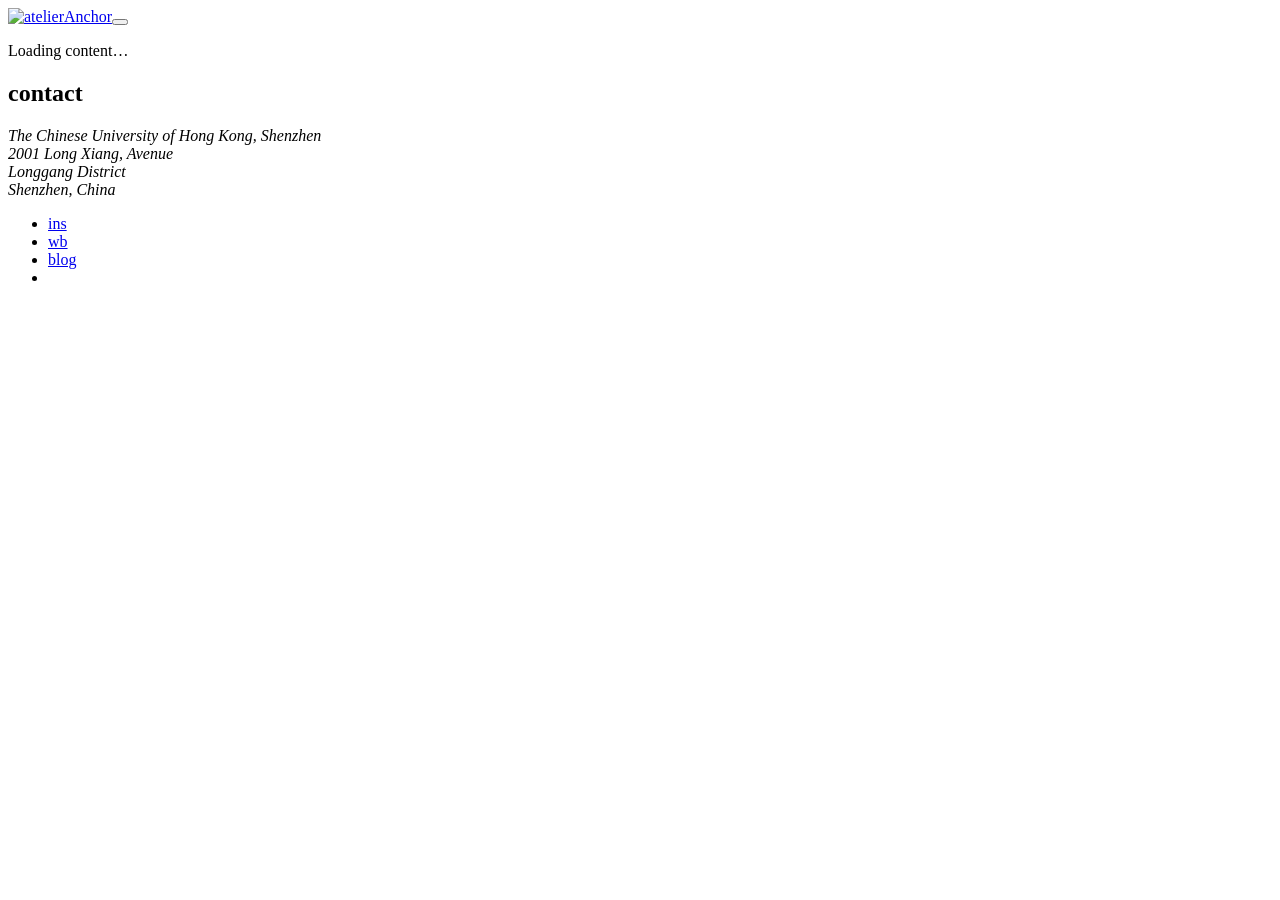
==== commit f9feac70: "Updates" ====
--- a/index.html
+++ b/index.html
@@ -1 +1 @@
-<!DOCTYPE html><html  data-capo=""><head><meta charset="utf-8"><meta name="viewport" content="width=device-width, initial-scale=1"><style>.v-enter-from[data-v-8f4bd575],.v-leave-to[data-v-8f4bd575]{max-height:0}@media (min-width:576px){.v-enter-from[data-v-8f4bd575],.v-leave-to[data-v-8f4bd575]{max-height:12rem}}</style><style>.v-enter-active[data-v-11c2efb9],.v-leave-active[data-v-11c2efb9]{transition-duration:2s}.v-enter-from[data-v-11c2efb9],.v-leave-to[data-v-11c2efb9]{opacity:0}[data-v-11c2efb9] img{min-height:max(50vh,200px);-o-object-fit:cover;object-fit:cover}@media (min-width:576px){[data-v-11c2efb9] img{height:100%}}</style><style>.v-enter-from[data-v-fb42511c],.v-leave-to[data-v-fb42511c]{opacity:0}</style><link rel="stylesheet" href="/_nuxt/entry.CyVhDLn2.css" crossorigin><link rel="stylesheet" href="/_nuxt/default.BQAesN6x.css" crossorigin><link rel="preload" as="fetch" crossorigin="anonymous" href="/_payload.json?72bda4e5-1f2e-4fed-a106-77ce6af03a14"><link rel="modulepreload" as="script" crossorigin href="/_nuxt/Dw4AUDsD.js"><link rel="modulepreload" as="script" crossorigin href="/_nuxt/qr6FhAWI.js"><link rel="modulepreload" as="script" crossorigin href="/_nuxt/BJU4AF5A.js"><link rel="modulepreload" as="script" crossorigin href="/_nuxt/Bsm64LtQ.js"><link rel="prefetch" as="script" crossorigin href="/_nuxt/By4_fV1W.js"><link rel="prefetch" as="script" crossorigin href="/_nuxt/Fs3k8UYu.js"><link rel="prefetch" as="script" crossorigin href="/_nuxt/C1QE8YrS.js"><link rel="prefetch" as="script" crossorigin href="/_nuxt/CpyW3EO7.js"><link rel="prefetch" as="image" type="image/jpeg" href="/_nuxt/id.BUYTnmXe.jpg"><script type="module" src="/_nuxt/Dw4AUDsD.js" crossorigin></script><link rel="preload" as="fetch" fetchpriority="low" crossorigin="anonymous" href="/_nuxt/builds/meta/72bda4e5-1f2e-4fed-a106-77ce6af03a14.json"></head><body><div id="__nuxt"><div class="relative mx-auto flex min-h-[max(100vh,480px)] min-w-80 max-w-[1800px] flex-col px-4 sm:flex-row sm:gap-16 lg:px-8"><header class="sticky top-0 z-20 h-fit bg-black py-4 sm:z-10 lg:py-8 sm:mb-[--footer-height] [@media(min-height:480px)]:mb-0" style="--footer-height:0px;"><div class="flex items-center justify-between"><a aria-current="page" href="/" class="router-link-active router-link-exact-active block w-32 sm:w-40"><img src="/_nuxt/id.BUYTnmXe.jpg" alt="atelierAnchor"></a><button class="font-anicons text-4xl font-normal text-primary duration-400 vf-[&#39;TIME&#39;_1] before:content-[&#39;A&#39;] hover:no-underline aria-expanded:vf-[&#39;TIME&#39;_100] sm:hidden" aria-label="Toggle navigation" aria-expanded="false"></button></div><nav style="display:none;" class="absolute max-h-48 w-full overflow-hidden bg-black transition-[max-height] duration-400 sm:relative sm:!block" data-v-8f4bd575><ul class="my-2 sm:mb-0 sm:mt-4" data-v-8f4bd575><!--[--><li class="text-3xl" data-v-8f4bd575><a href="/publications" class="" data-v-8f4bd575>publications</a></li><!--]--></ul></nav></header><main class="relative w-full grow sm:py-4 lg:py-8"><!--[--><div class="relative min-h-screen bg-black text-gray-200 flex items-center justify-center" data-v-11c2efb9><!--[--><p class="text-center text-gray-400" data-v-11c2efb9>Loading content…</p><!--]--></div><!--]--></main><footer class="relative z-10 pb-4 pt-6 sm:absolute sm:bottom-0 lg:py-8 sm:[@media(min-height:480px)]:fixed"><div class="transition-opacity"><h2 class="mb-2 text-3xl">contact</h2><address class="not-italic"> The Chinese University of Hong Kong, Shenzhen<br> 2001 Long Xiang, Avenue<br> Longgang District<br> Shenzhen, China<br></address></div><div style="display:none;" class="absolute bottom-12 transition-opacity lg:bottom-16" id="QrCode" data-v-fb42511c><img src="[data-uri]" alt="atelierAnchor" width="128" height="128" class="h-32 w-32" data-v-fb42511c></div><ul class="flex gap-2"><!--[--><li><a href="https://www.instagram.com/windsky_wang" rel="noopener noreferrer" target="_blank" title="Instagram" data-umami-event="Social Media" data-umami-event-content="Social Media: Instagram">ins</a></li><li><a href="https://m.weibo.cn/u/6476136828" rel="noopener noreferrer" target="_blank" title="Weibo" data-umami-event="Social Media" data-umami-event-content="Social Media: Weibo">wb</a></li><li><a href="https://www.vvindsky.xyz" rel="noopener noreferrer" target="_blank" title="Personal Blog" data-umami-event="Social Media" data-umami-event-content="Social Media: Personal Blog">blog</a></li><!--]--><li></li></ul></footer></div></div><div id="teleports"></div><script type="application/json" data-nuxt-data="nuxt-app" data-ssr="true" id="__NUXT_DATA__" data-src="/_payload.json?72bda4e5-1f2e-4fed-a106-77ce6af03a14">[{"state":1,"once":3,"_errors":4,"serverRendered":6,"path":7,"prerenderedAt":8},["Reactive",2],{},["Set"],["ShallowReactive",5],{},true,"/",1736747161042]</script><script>window.__NUXT__={};window.__NUXT__.config={public:{umamiHost:"",umamiId:""},app:{baseURL:"/",buildId:"72bda4e5-1f2e-4fed-a106-77ce6af03a14",buildAssetsDir:"/_nuxt/",cdnURL:""}}</script></body></html>+<!DOCTYPE html><html  data-capo=""><head><meta charset="utf-8"><meta name="viewport" content="width=device-width, initial-scale=1"><style>.v-enter-from[data-v-8f4bd575],.v-leave-to[data-v-8f4bd575]{max-height:0}@media (min-width:576px){.v-enter-from[data-v-8f4bd575],.v-leave-to[data-v-8f4bd575]{max-height:12rem}}</style><style>.v-enter-active[data-v-11c2efb9],.v-leave-active[data-v-11c2efb9]{transition-duration:2s}.v-enter-from[data-v-11c2efb9],.v-leave-to[data-v-11c2efb9]{opacity:0}[data-v-11c2efb9] img{min-height:max(50vh,200px);-o-object-fit:cover;object-fit:cover}@media (min-width:576px){[data-v-11c2efb9] img{height:100%}}</style><style>.v-enter-from[data-v-fb42511c],.v-leave-to[data-v-fb42511c]{opacity:0}</style><link rel="stylesheet" href="/vue_project/_nuxt/entry.CyVhDLn2.css" crossorigin><link rel="stylesheet" href="/vue_project/_nuxt/default.BQAesN6x.css" crossorigin><link rel="preload" as="fetch" crossorigin="anonymous" href="/vue_project/_payload.json?b5b30287-2f41-45ec-9c4b-0a213301d850"><link rel="modulepreload" as="script" crossorigin href="/vue_project/_nuxt/Dw4AUDsD.js"><link rel="modulepreload" as="script" crossorigin href="/vue_project/_nuxt/qr6FhAWI.js"><link rel="modulepreload" as="script" crossorigin href="/vue_project/_nuxt/BJU4AF5A.js"><link rel="modulepreload" as="script" crossorigin href="/vue_project/_nuxt/Bsm64LtQ.js"><link rel="prefetch" as="script" crossorigin href="/vue_project/_nuxt/By4_fV1W.js"><link rel="prefetch" as="script" crossorigin href="/vue_project/_nuxt/Fs3k8UYu.js"><link rel="prefetch" as="script" crossorigin href="/vue_project/_nuxt/C1QE8YrS.js"><link rel="prefetch" as="script" crossorigin href="/vue_project/_nuxt/CpyW3EO7.js"><link rel="prefetch" as="image" type="image/jpeg" href="/vue_project/_nuxt/id.BUYTnmXe.jpg"><script type="module" src="/vue_project/_nuxt/Dw4AUDsD.js" crossorigin></script><link rel="preload" as="fetch" fetchpriority="low" crossorigin="anonymous" href="/vue_project/_nuxt/builds/meta/b5b30287-2f41-45ec-9c4b-0a213301d850.json"></head><body><div id="__nuxt"><div class="relative mx-auto flex min-h-[max(100vh,480px)] min-w-80 max-w-[1800px] flex-col px-4 sm:flex-row sm:gap-16 lg:px-8"><header class="sticky top-0 z-20 h-fit bg-black py-4 sm:z-10 lg:py-8 sm:mb-[--footer-height] [@media(min-height:480px)]:mb-0" style="--footer-height:0px;"><div class="flex items-center justify-between"><a aria-current="page" href="/vue_project/" class="router-link-active router-link-exact-active block w-32 sm:w-40"><img src="/vue_project/_nuxt/id.BUYTnmXe.jpg" alt="atelierAnchor"></a><button class="font-anicons text-4xl font-normal text-primary duration-400 vf-[&#39;TIME&#39;_1] before:content-[&#39;A&#39;] hover:no-underline aria-expanded:vf-[&#39;TIME&#39;_100] sm:hidden" aria-label="Toggle navigation" aria-expanded="false"></button></div><nav style="display:none;" class="absolute max-h-48 w-full overflow-hidden bg-black transition-[max-height] duration-400 sm:relative sm:!block" data-v-8f4bd575><ul class="my-2 sm:mb-0 sm:mt-4" data-v-8f4bd575><!--[--><li class="text-3xl" data-v-8f4bd575><a href="/vue_project/publications" class="" data-v-8f4bd575>publications</a></li><!--]--></ul></nav></header><main class="relative w-full grow sm:py-4 lg:py-8"><!--[--><div class="relative min-h-screen bg-black text-gray-200 flex items-center justify-center" data-v-11c2efb9><!--[--><p class="text-center text-gray-400" data-v-11c2efb9>Loading content…</p><!--]--></div><!--]--></main><footer class="relative z-10 pb-4 pt-6 sm:absolute sm:bottom-0 lg:py-8 sm:[@media(min-height:480px)]:fixed"><div class="transition-opacity"><h2 class="mb-2 text-3xl">contact</h2><address class="not-italic"> The Chinese University of Hong Kong, Shenzhen<br> 2001 Long Xiang, Avenue<br> Longgang District<br> Shenzhen, China<br></address></div><div style="display:none;" class="absolute bottom-12 transition-opacity lg:bottom-16" id="QrCode" data-v-fb42511c><img src="[data-uri]" alt="atelierAnchor" width="128" height="128" class="h-32 w-32" data-v-fb42511c></div><ul class="flex gap-2"><!--[--><li><a href="https://www.instagram.com/windsky_wang" rel="noopener noreferrer" target="_blank" title="Instagram" data-umami-event="Social Media" data-umami-event-content="Social Media: Instagram">ins</a></li><li><a href="https://m.weibo.cn/u/6476136828" rel="noopener noreferrer" target="_blank" title="Weibo" data-umami-event="Social Media" data-umami-event-content="Social Media: Weibo">wb</a></li><li><a href="https://www.vvindsky.xyz" rel="noopener noreferrer" target="_blank" title="Personal Blog" data-umami-event="Social Media" data-umami-event-content="Social Media: Personal Blog">blog</a></li><!--]--><li></li></ul></footer></div></div><div id="teleports"></div><script type="application/json" data-nuxt-data="nuxt-app" data-ssr="true" id="__NUXT_DATA__" data-src="/vue_project/_payload.json?b5b30287-2f41-45ec-9c4b-0a213301d850">[{"state":1,"once":3,"_errors":4,"serverRendered":6,"path":7,"prerenderedAt":8},["Reactive",2],{},["Set"],["ShallowReactive",5],{},true,"/",1736748592860]</script><script>window.__NUXT__={};window.__NUXT__.config={public:{umamiHost:"",umamiId:""},app:{baseURL:"/vue_project/",buildId:"b5b30287-2f41-45ec-9c4b-0a213301d850",buildAssetsDir:"/_nuxt/",cdnURL:""}}</script></body></html>
